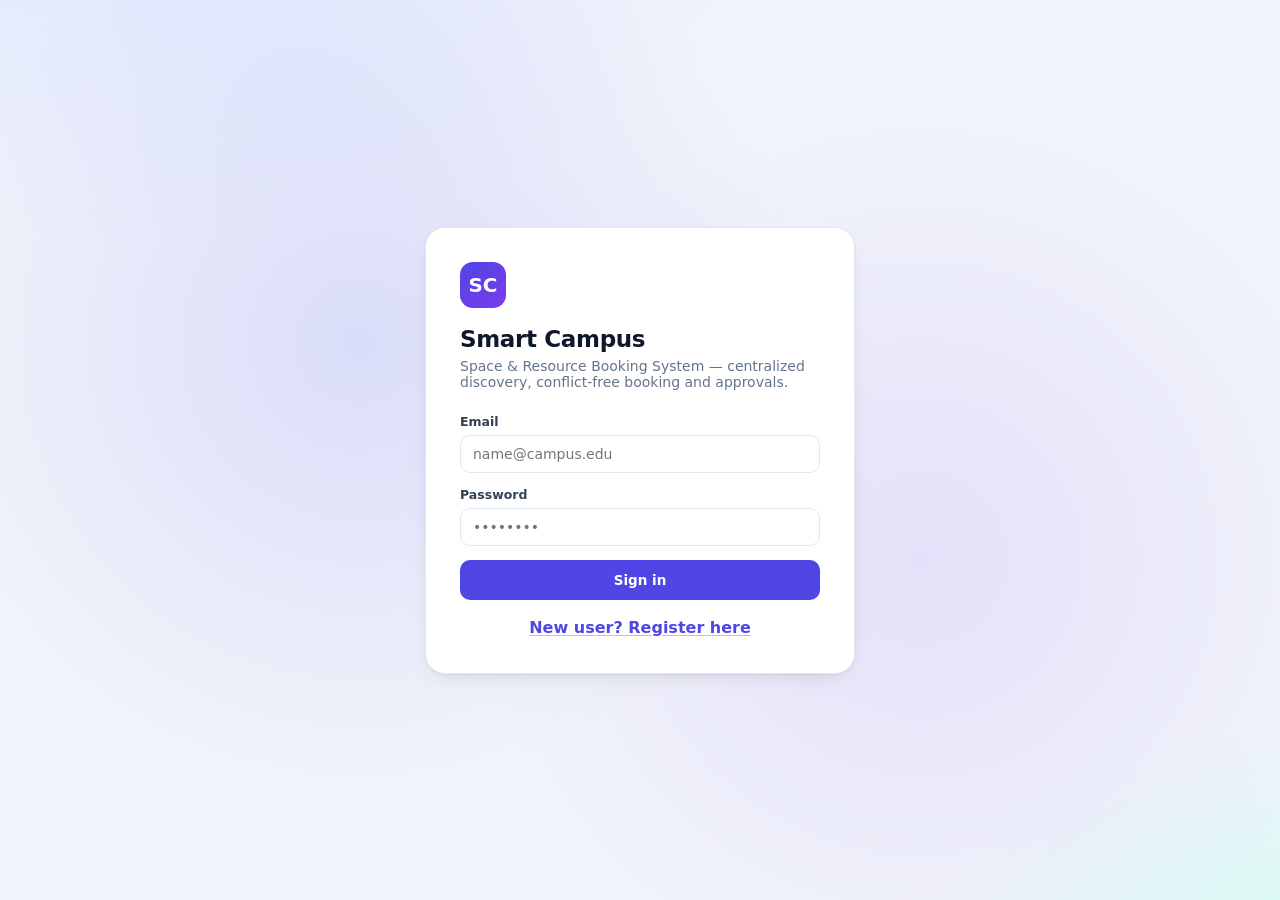
==== index.html @ 7a7ed420 "Optimize Smart Campus and prepare cloud deployment" ====
<!DOCTYPE html>
<html lang="en">
<head>
<meta charset="utf-8">
<meta name="viewport" content="width=device-width, initial-scale=1">
<meta http-equiv="Cache-Control" content="no-cache, no-store, must-revalidate">
<meta http-equiv="Pragma" content="no-cache">
<meta http-equiv="Expires" content="0">
<title>Smart Campus — Space &amp; Resource Booking</title>
<link rel="stylesheet" href="css/style.css?v=8">
</head>
<body>

<div id="errBanner" style="display:none;position:fixed;top:0;left:0;right:0;z-index:200;
  background:#b91c1c;color:#fff;padding:9px 14px;font:12px/1.45 ui-monospace,SFMono-Regular,Menlo,monospace"></div>

<div id="loginScreen" class="login-wrap">
  <div class="login-card" id="loginCard">
    <div class="logo">SC</div>
    <h1>Smart Campus</h1>
    <p class="sub">Space &amp; Resource Booking System — centralized discovery, conflict-free booking and approvals.</p>
    <div id="loginFormArea">
      <div class="field"><label for="loginEmail">Email</label>
        <input id="loginEmail" class="input" type="email" placeholder="name@campus.edu" autocomplete="username"></div>
      <div class="field"><label for="loginPass">Password</label>
        <input id="loginPass" class="input" type="password" placeholder="••••••••" autocomplete="current-password"></div>
      <button id="signInBtn" class="btn primary block" type="button" onclick="doLogin()">Sign in</button>
      <div style="text-align:center;margin-top:16px">
        <button type="button" class="link-btn" onclick="toggleAuthMode('register')">New user? Register here</button>
      </div>
    </div>

    <div id="registerFormArea" class="hidden">
      <!-- Account Type Selector -->
      <div class="field" style="margin-bottom:16px;">
        <label style="font-weight:700;color:var(--ink);margin-bottom:8px;display:block;">Select Account Type</label>
        <div class="account-selector" style="display:grid;grid-template-columns:1fr 1fr 1fr;gap:6px;background:var(--bg);padding:4px;border-radius:12px;border:1px solid var(--line);">
          <button id="typeBtnStudent" type="button" class="role-tab active" onclick="setAccountType('Student')">Student</button>
          <button id="typeBtnFaculty" type="button" class="role-tab" onclick="setAccountType('Faculty')">Faculty</button>
          <button id="typeBtnSociety" type="button" class="role-tab" onclick="setAccountType('Society')">Society</button>
        </div>
      </div>

      <!-- User Fields Group (Student & Faculty) -->
      <div id="userFieldsGroup">
        <div class="field"><label id="regNameLabel" for="regName">Full Name *</label>
          <input id="regName" class="input" type="text" placeholder="e.g. Alex Roy or Dr. Jane Smith"></div>
        <div class="field"><label id="regEmailLabel" for="regEmail">Campus Email *</label>
          <input id="regEmail" class="input" type="email" placeholder="name@campus.edu"></div>
        <div class="field"><label id="regDeptLabel" for="regDept">Department</label>
          <select id="regDept" class="input"></select></div>

        <!-- Faculty-Specific Fields -->
        <div id="facultySpecificFields" class="hidden">
          <div class="field"><label for="regEmpId">Staff / Employee ID *</label>
            <input id="regEmpId" class="input" type="text" placeholder="e.g. FAC-2026-042"></div>
          <div class="field"><label for="regDesignation">Designation (Optional)</label>
            <input id="regDesignation" class="input" type="text" placeholder="e.g. Assistant Professor, HOD"></div>
        </div>

        <div class="field"><label for="regPhone">Phone Number (Optional)</label>
          <input id="regPhone" class="input" type="tel" placeholder="+91 9876543210"></div>
        <div id="userPassField" class="field"><label for="regPass">Password (Min 8 chars) *</label>
          <input id="regPass" class="input" type="password" placeholder="••••••••"></div>
      </div>

      <!-- Society-Specific Fields Group -->
      <div id="societyFieldsGroup" class="hidden">
        <div class="field"><label for="regSocName">Society / Club Name *</label>
          <input id="regSocName" class="input" type="text" placeholder="e.g. Robotics Club, Music Society"></div>
        <div class="field"><label for="regSocDept">Department / Affiliation</label>
          <select id="regSocDept" class="input"></select></div>
        <div class="field"><label for="regSocDesc">Description / Purpose</label>
          <textarea id="regSocDesc" class="input" rows="2" placeholder="Brief mission, focus and activities..."></textarea></div>
        <div class="field"><label for="regSocYear">Established Year</label>
          <input id="regSocYear" class="input" type="number" value="2026"></div>
        <div class="field"><label for="regSocCoordinatorEmail">Coordinator Campus Email *</label>
          <input id="regSocCoordinatorEmail" class="input" type="email" placeholder="coordinator@campus.edu">
          <span class="muted" style="font-size:11.5px;display:block;margin-top:4px;">Must belong to an existing registered Student or Faculty account.</span></div>
      </div>

      <div id="regHintText" class="muted" style="font-size:12px;margin:8px 0 14px;text-align:center;line-height:1.45;">
        Instant access to search and reserve campus facilities.
      </div>

      <button id="registerBtn" class="btn primary block" type="button" onclick="handleRegistrationSubmit()">Register Student Account</button>
      <div style="text-align:center;margin-top:16px">
        <button type="button" class="link-btn" onclick="toggleAuthMode('login')">Already have an account? Sign in</button>
      </div>
    </div>
  </div>
</div>

<div id="app" class="app hidden">
  <aside class="sidebar">
    <div class="brand"><div class="mark">SC</div>
      <div><h2>Smart Campus</h2><span>Booking System</span></div></div>
    <nav id="nav"></nav>
    <div class="userbox">
      <div class="nm" id="uName"></div>
      <div class="rl" id="uRole"></div>
      <button type="button" id="signOutBtn" onclick="logout()" title="Sign out of your session">Sign out</button>
    </div>
  </aside>
  <main class="main">
    <header class="topbar">
      <div><h1 id="viewTitle">Resources</h1><div class="sub" id="viewSub"></div></div>
      <div style="display:flex;align-items:center;gap:12px">
        <button id="notifBellBtn" class="btn icon notif-bell" type="button" onclick="openNotificationsModal()" title="View notifications" style="position:relative">
          <span style="font-size:16px">🔔</span>
          <span id="notifBadge" class="badge" style="display:none;position:absolute;top:-4px;right:-4px;background:#ef4444;color:#fff;font-size:10px;font-weight:700;border-radius:10px;padding:1px 5px;line-height:1.2">0</span>
        </button>
        <div id="topActions"></div>
      </div>
    </header>
    <div id="view" class="view"></div>
  </main>
</div>

<div id="modalRoot"></div>
<div id="toast" class="toast"></div>

<!-- Modular Architecture Scripts -->
<script src="js/config.js?v=3"></script>
<script src="js/api.js?v=3"></script>
<script src="js/auth.js?v=3"></script>
<script src="js/navigation.js?v=5"></script>
<script src="js/resources.js?v=8"></script>
<script src="js/bookings.js?v=5"></script>
<script src="js/approvals.js?v=3"></script>
<script src="js/checkins.js?v=3"></script>
<script src="js/maintenance.js?v=4"></script>
<script src="js/blackouts.js?v=12"></script>
<script src="js/notifications.js?v=4"></script>
<script src="js/societies.js?v=3"></script>
<script src="js/equipment.js?v=5"></script>
<script src="js/users.js?v=3"></script>
<script src="js/timetable_admin.js?v=3"></script>
<script src="js/reports.js?v=6"></script>
<script src="js/app.js?v=3"></script>
</body>
</html>
---- css/style.css ----
:root{
    --bg:#f1f4fa; --panel:#ffffff; --ink:#0f172a; --muted:#64748b; --line:#e2e8f0;
    --primary:#4f46e5; --primary-d:#4338ca; --primary-soft:#eef2ff;
    --ok:#059669; --ok-soft:#ecfdf5; --warn:#d97706; --warn-soft:#fffbeb;
    --bad:#dc2626; --bad-soft:#fef2f2; --radius:14px;
    --shadow:0 1px 2px rgba(15,23,42,.06), 0 8px 24px -12px rgba(15,23,42,.18);
  }
  *{box-sizing:border-box}
  body{margin:0;font-family:ui-sans-serif,system-ui,-apple-system,"Segoe UI",Roboto,Inter,sans-serif;
       background:var(--bg);color:var(--ink);-webkit-font-smoothing:antialiased}
  h1,h2,h3,h4{margin:0;font-weight:650;letter-spacing:-.015em}
  .hidden{display:none !important}
  .muted{color:var(--muted);font-size:13px}
  .code{font-family:ui-monospace,SFMono-Regular,Menlo,monospace;font-size:11px;letter-spacing:.06em;
        color:var(--primary);font-weight:700;text-transform:uppercase}

  @keyframes floatY{0%,100%{transform:translateY(0)}50%{transform:translateY(-5px)}}
  @keyframes logoGlow{0%,100%{box-shadow:0 0 0 0 rgba(79,70,229,.45)}60%{box-shadow:0 0 0 10px rgba(79,70,229,0)}}
  @keyframes spin{to{transform:rotate(360deg)}}
  @keyframes shake{0%,100%{transform:translateX(0)}15%,55%{transform:translateX(-9px)}35%,75%{transform:translateX(9px)}}
  @keyframes cardOut{to{opacity:0;transform:scale(.92) translateY(-14px)}}
  @keyframes appIn{from{opacity:0;transform:translateY(14px)}to{opacity:1;transform:translateY(0)}}
  @keyframes auroraShift{0%,100%{transform:translate(0,0) scale(1);opacity:1}33%{transform:translate(3%,-2%) scale(1.05);opacity:.9}66%{transform:translate(-2%,2%) scale(1.03);opacity:.95}}
  @keyframes welcomeSlideDown{from{opacity:0;transform:translateX(-50%) translateY(-22px)}to{opacity:1;transform:translateX(-50%) translateY(0)}}
  @keyframes welcomeSlideUp{from{opacity:1;transform:translateX(-50%) translateY(0)}to{opacity:0;transform:translateX(-50%) translateY(-14px)}}

  .login-wrap{min-height:100vh;display:grid;place-items:center;padding:24px;position:relative;overflow:hidden;
    background:radial-gradient(1200px 600px at 10% -10%, #e0e7ff 0%, transparent 55%),
               radial-gradient(900px 500px at 110% 110%, #ccfbf1 0%, transparent 55%), var(--bg);}
  .login-wrap::before{content:"";position:absolute;inset:0;pointer-events:none;
    background:radial-gradient(circle at 28% 38%, rgba(99,102,241,.16) 0%, transparent 42%),
               radial-gradient(circle at 72% 62%, rgba(139,92,246,.13) 0%, transparent 42%);
    animation:auroraShift 18s ease-in-out infinite}
  .login-card{width:100%;max-width:430px;background:var(--panel);border-radius:20px;padding:34px;
    box-shadow:var(--shadow);border:1px solid var(--line);position:relative;z-index:1;transition:box-shadow .3s ease}
  .login-card.shake{animation:shake .45s cubic-bezier(.36,.07,.19,.97)}
  .login-card.exiting{animation:cardOut .34s cubic-bezier(.4,0,1,1) forwards;pointer-events:none}
  .login-card .logo{width:46px;height:46px;border-radius:13px;background:linear-gradient(135deg,var(--primary),#7c3aed);
    display:grid;place-items:center;color:#fff;font-weight:800;font-size:20px;margin-bottom:18px;
    animation:floatY 3.4s ease-in-out infinite, logoGlow 3s ease-in-out infinite}
  .login-card h1{font-size:23px}
  .login-card .sub{color:var(--muted);font-size:14px;margin:6px 0 24px}
  .field{margin-bottom:14px}
  .field label{display:block;font-size:12.5px;font-weight:600;color:#334155;margin-bottom:6px}
  .input{width:100%;padding:10px 12px;border:1px solid var(--line);border-radius:10px;font-size:14px;
    background:#fff;color:var(--ink);font-family:inherit;outline:none;transition:.15s}
  .input:focus{border-color:var(--primary);box-shadow:0 0 0 3px var(--primary-soft)}
  textarea.input{resize:vertical}
  .btn{border:1px solid transparent;border-radius:10px;padding:9px 15px;font-size:13.5px;font-weight:600;
    cursor:pointer;font-family:inherit;transition:.15s;background:#fff}
  .btn.primary{background:var(--primary);color:#fff}
  .btn.primary:hover{background:var(--primary-d)}
  .btn.ghost{border-color:var(--line);color:#334155;background:#fff}
  .btn.ghost:hover{background:#f8fafc}
  .btn.ok{background:var(--ok);color:#fff}
  .btn.bad{background:var(--bad);color:#fff}
  .btn.sm{padding:6px 11px;font-size:12.5px;border-radius:8px}
  .btn.icon{background:transparent;border:none;font-size:16px;color:var(--muted);padding:4px 8px}
  .btn.block{width:100%;padding:11px}
  .divider{display:flex;align-items:center;gap:10px;color:var(--muted);font-size:12px;margin:22px 0 14px}
  .divider::before,.divider::after{content:"";flex:1;height:1px;background:var(--line)}
  .quick{display:grid;gap:8px}
  .quick button{display:flex;justify-content:space-between;align-items:center;width:100%;text-align:left;
    background:#f8fafc;border:1px solid var(--line);border-radius:10px;padding:9px 12px;cursor:pointer;
    font-family:inherit;font-size:13px;color:#334155;transition:.15s}
  .quick button:hover{background:var(--primary-soft);border-color:#c7d2fe}
  .quick b{font-weight:600}

  #signInBtn{position:relative;transition:background .18s ease, transform .1s ease}
  #signInBtn:active{transform:scale(.98)}
  #signInBtn:disabled{cursor:default}
  #signInBtn.loading{color:transparent;pointer-events:none}
  #signInBtn.loading::after{content:"";position:absolute;top:50%;left:50%;
    width:16px;height:16px;margin:-8px 0 0 -8px;border:2px solid rgba(255,255,255,.4);
    border-top-color:#fff;border-radius:50%;animation:spin .7s linear infinite}

  .welcome-pop{position:fixed;top:22px;left:50%;transform:translateX(-50%) translateY(-22px);
    background:linear-gradient(135deg, var(--primary), #7c3aed);color:#fff;padding:13px 22px;border-radius:14px;
    box-shadow:0 20px 50px -14px rgba(79,70,229,.55), 0 0 0 1px rgba(255,255,255,.1) inset;
    z-index:150;display:flex;align-items:center;gap:12px;opacity:0;pointer-events:none;
    animation:welcomeSlideDown .55s cubic-bezier(.34,1.56,.64,1) .05s forwards;font-size:14px;font-weight:500}
  .welcome-pop .wp-mark{width:32px;height:32px;border-radius:9px;background:rgba(255,255,255,.22);
    display:grid;place-items:center;font-weight:800;font-size:13px;flex:0 0 auto}
  .welcome-pop .wp-text b{font-weight:700}
  .welcome-pop.leaving{animation:welcomeSlideUp .38s ease forwards}
  .app.entering{animation:appIn .42s cubic-bezier(.2,.9,.3,1.05)}

  .app{display:flex;min-height:100vh}
  .sidebar{width:248px;flex:0 0 248px;background:#0f172a;color:#cbd5e1;display:flex;flex-direction:column;
    padding:20px 14px;position:sticky;top:0;height:100vh}
  .brand{display:flex;gap:11px;align-items:center;padding:4px 8px 20px}
  .brand .mark{width:34px;height:34px;border-radius:10px;background:linear-gradient(135deg,var(--primary),#8b5cf6);
    display:grid;place-items:center;color:#fff;font-weight:800;font-size:15px;flex:0 0 auto}
  .brand h2{font-size:14px;color:#fff;line-height:1.25}
  .brand span{font-size:11px;color:#7c8aa5;display:block}
  nav{display:flex;flex-direction:column;gap:3px;flex:1;overflow-y:auto}
  nav button{display:flex;align-items:center;gap:10px;padding:10px 12px;border-radius:9px;border:none;
    background:transparent;color:#cbd5e1;font-size:13.5px;font-family:inherit;cursor:pointer;text-align:left;
    font-weight:500;transition:.15s}
  nav button:hover{background:#1e293b;color:#fff}
  nav button.active{background:var(--primary);color:#fff;font-weight:600}
  nav button .ico{width:17px;text-align:center;opacity:.9;font-size:14px;flex:0 0 auto}
  nav button .badge{margin-left:auto;background:#ef4444;color:#fff;font-size:10.5px;font-weight:700;
    border-radius:20px;padding:1px 7px}
  .userbox{border-top:1px solid #1e293b;padding-top:14px;margin-top:10px}
  .userbox .nm{font-size:13px;font-weight:600;color:#fff}
  .userbox .rl{font-size:11.5px;color:#7c8aa5;margin-bottom:10px}
  .userbox button{width:100%;padding:9px;border-radius:8px;border:1px solid #334155;background:transparent;
    color:#cbd5e1;font-size:12.5px;cursor:pointer;font-family:inherit;font-weight:500;transition:all .15s ease}
  .userbox button:hover{background:#1e293b;color:#fff;border-color:#475569}

  .main{flex:1;min-width:0;display:flex;flex-direction:column}
  .topbar{display:flex;align-items:center;justify-content:space-between;gap:16px;
    padding:22px 32px 16px;flex-wrap:wrap}
  .topbar h1{font-size:21px}
  .topbar .sub{color:var(--muted);font-size:13px;margin-top:3px}
  .view{padding:6px 32px 48px;flex:1}
  .table-wrap{width:100%;overflow:auto}

  .hero{background:linear-gradient(135deg,#4f46e5,#7c3aed);color:#fff;border-radius:18px;
    padding:22px 24px;display:flex;justify-content:space-between;align-items:center;gap:16px;
    flex-wrap:wrap;margin-bottom:18px;box-shadow:var(--shadow)}
  .hero h2{font-size:20px;color:#fff}
  .hero p{color:#e0e7ff;font-size:13px;margin:5px 0 0}
  .hero .code{color:#c7d2fe}
  .hero .actions{display:flex;gap:8px;flex-wrap:wrap}
  .hero .btn.ghost{background:rgba(255,255,255,.14);border-color:rgba(255,255,255,.28);color:#fff}
  .hero .btn.ghost:hover{background:rgba(255,255,255,.24)}
  .hero .btn.primary{background:#fff;color:var(--primary-d)}
  .hero .btn.primary:hover{background:#eef2ff}

  .filters{display:flex;gap:10px;flex-wrap:wrap;margin-bottom:18px}
  .filters .input{width:auto;min-width:150px}
  .filters #fq,.filters #abq,.filters #auq{flex:1;min-width:220px}
  .grid{display:grid;grid-template-columns:repeat(auto-fill,minmax(285px,1fr));gap:16px}
  .card{background:var(--panel);border:1px solid var(--line);border-radius:var(--radius);padding:16px;
    box-shadow:var(--shadow);display:flex;flex-direction:column;gap:10px;transition:.15s}
  .card:hover{transform:translateY(-1px);box-shadow:0 10px 30px -14px rgba(15,23,42,.28)}
  .card-head{display:flex;justify-content:space-between;align-items:flex-start;gap:10px}
  .card-head h3{font-size:15px;line-height:1.3;margin-top:3px}
  .meta{display:flex;flex-wrap:wrap;gap:6px}
  .tag{font-size:11.5px;color:#475569;background:#f1f5f9;border-radius:20px;padding:3px 9px;font-weight:500}
  .tag.appr{background:var(--warn-soft);color:#b45309}
  .tag.auto{background:var(--ok-soft);color:#047857}
  .card-foot{display:flex;align-items:center;justify-content:space-between;gap:10px;margin-top:auto;padding-top:6px}
  .pill{font-size:11px;font-weight:700;border-radius:20px;padding:3px 10px;white-space:nowrap}
  .pill.ok{background:var(--ok-soft);color:#047857}
  .pill.warn{background:var(--warn-soft);color:#b45309}
  .pill.bad{background:var(--bad-soft);color:#b91c1c}
  .pill.info{background:var(--primary-soft);color:var(--primary-d)}
  .empty{padding:40px;text-align:center;color:var(--muted);font-size:14px;background:#fff;
    border:1px dashed var(--line);border-radius:var(--radius)}

  .panel{background:var(--panel);border:1px solid var(--line);border-radius:var(--radius);
    box-shadow:var(--shadow);overflow:hidden}
  .panel.pad{padding:18px}
  .panel.pad h3{font-size:14px;margin-bottom:14px}
  .panel-head{padding:15px 18px;border-bottom:1px solid var(--line);display:flex;
    justify-content:space-between;align-items:center;gap:12px;flex-wrap:wrap}
  .panel-head h3{font-size:14.5px}
  table{width:100%;border-collapse:collapse;font-size:13.2px}
  th{text-align:left;font-size:11px;text-transform:uppercase;letter-spacing:.05em;color:var(--muted);
     padding:10px 18px;background:#f8fafc;border-bottom:1px solid var(--line);font-weight:700}
  td{padding:12px 18px;border-bottom:1px solid #f1f5f9;vertical-align:middle}
  tr:last-child td{border-bottom:none}
  tbody tr:hover{background:#fafbfe}
  .cell-strong{font-weight:600}
  .actions{display:flex;gap:7px;flex-wrap:wrap;align-items:center}
  .booking-list-panel{padding-bottom:10px}
  .booking-list-heading{display:flex;justify-content:space-between;align-items:center;gap:12px;
    padding:17px 20px 12px;flex-wrap:wrap}
  .booking-list-heading h2{font-size:17px}
  .booking-list-heading p{margin:3px 0 0}
  .booking-count,.inventory-count{display:inline-flex;align-items:center;border-radius:20px;
    background:var(--primary-soft);color:var(--primary-d);font-size:12px;font-weight:700;padding:5px 10px}
  .booking-toolbar{display:flex;align-items:center;gap:8px;flex-wrap:wrap;padding:0 20px 14px;
    border-bottom:1px solid var(--line)}
  .booking-toolbar .input{width:auto;min-width:132px;flex:1 1 138px}
  .booking-toolbar .booking-search{min-width:210px;flex:2 1 250px}
  .booking-toolbar input[type="date"]{flex:0 1 145px}
  .booking-grid{display:grid;grid-template-columns:repeat(auto-fit,minmax(min(100%,330px),1fr));
    gap:12px;padding:14px 18px}
  .booking-card{min-height:220px;padding:14px;gap:8px}
  .booking-card .card-head h3{display:-webkit-box;-webkit-line-clamp:2;-webkit-box-orient:vertical;overflow:hidden}
  .booking-purpose{margin:0;color:#475569;font-size:13px;line-height:1.4}
  .booking-meta{display:grid;gap:6px;color:#475569;font-size:12px}
  .booking-meta span{display:flex;gap:7px;align-items:baseline}
  .booking-meta b{color:var(--muted);font-size:10px;min-width:58px;text-transform:uppercase;letter-spacing:.04em}
  .booking-equipment,.booking-decision{font-size:11.5px;color:#475569;background:#f8fafc;
    border-radius:8px;padding:6px 8px;line-height:1.4}
  .booking-list-panel > .panel-head{padding:10px 20px}

  .inventory-tabs{display:flex;gap:6px;margin:0 0 12px;border-bottom:1px solid var(--line)}
  .inventory-tabs button{display:inline-flex;align-items:center;gap:8px;padding:9px 13px;
    border:0;border-bottom:2px solid transparent;background:transparent;color:var(--muted);
    font:inherit;font-weight:600;font-size:13px;cursor:pointer}
  .inventory-tabs button.active{border-bottom-color:var(--primary);color:var(--primary-d)}
  .inventory-tabs .inventory-count{padding:2px 7px;font-size:10px}
  .inventory-panel{padding:0 0 6px}
  .inventory-heading{display:flex;justify-content:space-between;align-items:center;gap:12px;
    padding:17px 18px 12px;flex-wrap:wrap}
  .inventory-heading h2{font-size:16px}
  .inventory-heading p{margin:3px 0 0}
  .inventory-filters{display:flex;align-items:center;gap:8px;flex-wrap:wrap;padding:0 18px 12px}
  .inventory-filters .input{width:auto;min-width:150px;flex:0 1 185px}
  .inventory-filters input[type="search"],.inventory-filters input:not([type]){flex:1 1 220px}
  .inventory-result-count{margin-left:auto;color:var(--muted);font-size:12px;white-space:nowrap}
  .inventory-table{border-top:1px solid var(--line)}
  .inventory-table table{min-width:850px}
  .inventory-table th,.inventory-table td{padding:9px 12px}
  .inventory-table .muted{display:block;max-width:220px;white-space:nowrap;overflow:hidden;text-overflow:ellipsis}
  .inventory-detail-modal,.inventory-form-modal{max-width:680px}
  .inventory-detail-grid{display:grid;grid-template-columns:repeat(2,minmax(0,1fr));gap:10px;margin-bottom:16px}
  .inventory-detail-grid>div{display:grid;gap:3px;padding:10px;border:1px solid var(--line);border-radius:9px;background:#f8fafc}
  .inventory-detail-grid span{font-size:10px;color:var(--muted);text-transform:uppercase;letter-spacing:.04em}
  .inventory-detail-grid strong{font-size:13px;font-weight:600;overflow-wrap:anywhere}
  .inventory-field-full{grid-column:1/-1}
  .inventory-form-modal .modal-body{padding-top:14px}
  .inventory-form-modal .field{margin-bottom:8px}

  .kpis{display:grid;grid-template-columns:repeat(auto-fit,minmax(150px,1fr));gap:14px;margin-bottom:18px}
  .kpi{background:#fff;border:1px solid var(--line);border-radius:var(--radius);padding:15px 17px;
    box-shadow:var(--shadow)}
  .kpi .n{font-size:24px;font-weight:700;letter-spacing:-.02em}
  .kpi .l{font-size:12px;color:var(--muted);margin-top:2px;font-weight:500}
  .split{display:grid;grid-template-columns:1fr 1fr;gap:16px;margin-bottom:16px}
  @media(max-width:960px){.split{grid-template-columns:1fr}}
  .bars{display:flex;flex-direction:column;gap:11px}
  .barrow{display:grid;grid-template-columns:130px 1fr 42px;gap:12px;align-items:center;font-size:13px}
  .bar{height:9px;background:#eef2f7;border-radius:20px;overflow:hidden}
  .bar > i{display:block;height:100%;background:linear-gradient(90deg,var(--primary),#818cf8);border-radius:20px}
  .barrow .v{text-align:right;color:var(--muted);font-size:12.5px;font-weight:600}
  .schedule{display:flex;flex-direction:column;gap:10px}
  .schedule-section{margin-bottom:16px}
  .schedule-bookings{display:flex;flex-direction:column;gap:10px}
  .schedule-booking{border:1px solid var(--line);border-radius:10px;padding:14px;background:#fbfcfe}
  .schedule-booking-head{display:flex;align-items:center;justify-content:space-between;gap:12px;flex-wrap:wrap}
  .schedule-date{font-size:12px;color:var(--muted)}
  .schedule-booking>p{margin:8px 0;font-size:13px}
  .schedule-details{display:flex;flex-direction:column;gap:6px}
  .schedule-detail{display:flex;align-items:center;gap:10px;flex-wrap:wrap;font-size:12px}
  .schedule-detail span{color:var(--muted)}
  .schedule-empty{margin:0;color:var(--muted);font-size:13px}
  .form-grid{display:grid;grid-template-columns:repeat(2,minmax(0,1fr));gap:0 16px}
  .form-grid .field{display:flex;flex-direction:column;gap:6px;font-size:12.5px;font-weight:600;color:#334155}
  .form-grid .field .muted{font-size:11px;font-weight:400}
  @media(max-width:620px){.form-grid{grid-template-columns:1fr}}
  .slot{display:grid;grid-template-columns:112px 1fr auto;gap:12px;align-items:center;padding:11px 13px;
    border:1px solid var(--line);border-radius:11px;background:#fbfcfe}
  .slot time{font-size:11.5px;font-weight:700;color:var(--primary-d);background:var(--primary-soft);
    border-radius:7px;padding:6px 8px;text-align:center;white-space:nowrap}
  .slot .t{font-weight:600;font-size:13.5px}
  .slot .s{font-size:12px;color:var(--muted);margin-top:2px}
  @media(max-width:620px){.slot{grid-template-columns:1fr;gap:7px}.slot time{justify-self:start}}
  .setting-row{display:flex;justify-content:space-between;align-items:center;gap:16px;
    padding:14px 0;border-bottom:1px solid #f1f5f9;flex-wrap:wrap}
  .setting-row:last-of-type{border-bottom:none}
  .setting-row .lbl{font-weight:600;font-size:13.5px}
  .setting-row .desc{font-size:12px;color:var(--muted);margin-top:2px;max-width:330px}
  .setting-row .ctl{min-width:190px;max-width:230px}
  .info-row{display:flex;justify-content:space-between;gap:14px;padding:9px 0;border-bottom:1px solid #f1f5f9;font-size:13px}
  .info-row:last-child{border-bottom:none}
  .info-row b{font-weight:600}

  .hourbars{display:flex;align-items:flex-end;gap:5px;height:130px;padding-top:8px}
  .hourbars div{flex:1;background:var(--primary-soft);border-radius:5px 5px 0 0;position:relative;
    min-height:3px;transition:.2s}
  .hourbars div > span{position:absolute;bottom:-19px;left:50%;transform:translateX(-50%);
    font-size:9.5px;color:var(--muted)}

  .link-btn{background:none;border:none;padding:2px 4px;margin:0;cursor:pointer;
    font-family:inherit;font-size:inherit;font-weight:600;color:var(--primary);
    border-radius:4px;text-decoration:underline;
    text-decoration-color:rgba(79,70,229,.35);text-underline-offset:2px}
  .link-btn:hover{background:var(--primary-soft);text-decoration-color:var(--primary)}
  .link-btn:focus{outline:none;box-shadow:0 0 0 3px var(--primary-soft)}

  .role-tab{background:transparent;color:var(--muted);border:1px solid transparent;border-radius:9px;font-size:13px;font-weight:600;padding:8px 6px;text-align:center;cursor:pointer;transition:all .18s ease;font-family:inherit}
  .role-tab:hover{color:var(--ink);background:rgba(255,255,255,.7)}
  .role-tab.active{background:var(--primary);color:#fff;border-color:var(--primary);box-shadow:0 1px 4px rgba(79,70,229,.28)}

  .modal-backdrop{position:fixed;inset:0;background:rgba(15,23,42,.45);backdrop-filter:blur(3px);
    display:grid;place-items:center;padding:20px;z-index:60}
  .modal{background:#fff;border-radius:18px;width:100%;max-width:490px;box-shadow:0 30px 70px -20px rgba(0,0,0,.4);
    max-height:90vh;overflow:auto}
  .modal.wide{max-width:720px}
  .modal-head{padding:20px 22px;border-bottom:1px solid var(--line);display:flex;
    justify-content:space-between;align-items:flex-start;gap:12px}
  .modal-head h2{font-size:17px;margin-top:3px}
  .modal-body{padding:20px 22px}
  .modal-body label{display:block;font-size:12.5px;font-weight:600;color:#334155;margin:14px 0 6px}
  .modal-body label:first-child{margin-top:0}
  .modal-foot{display:flex;justify-content:space-between;align-items:center;gap:12px;margin-top:20px;
    padding-top:16px;border-top:1px solid var(--line)}
  .hint{font-size:12.5px;border-radius:9px;padding:9px 12px;margin-top:14px;line-height:1.45}
  .hint.bad{background:var(--bad-soft);color:#b91c1c;border:1px solid #fecaca}
  .hint.ok{background:var(--ok-soft);color:#047857;border:1px solid #a7f3d0}
  .hint.neutral{background:#f8fafc;color:#475569;border:1px solid var(--line)}

  .notification-backdrop{display:flex;justify-content:flex-end;align-items:stretch;padding:0}
  .notification-panel{display:flex;flex-direction:column;width:min(540px,100vw);height:100%;
    background:#fff;box-shadow:-18px 0 48px rgba(15,23,42,.2);overflow:hidden}
  .notification-panel-head{display:flex;align-items:center;justify-content:space-between;gap:12px;
    padding:20px;border-bottom:1px solid var(--line)}
  .notification-panel-head h2{font-size:18px}
  .notification-panel-head p{margin:4px 0 0}
  .notification-tabs{display:flex;gap:18px;padding:0 20px;border-bottom:1px solid var(--line)}
  .notification-tabs button{padding:12px 2px;border:0;border-bottom:2px solid transparent;
    background:transparent;color:var(--muted);font:inherit;font-weight:600;font-size:13px;cursor:pointer}
  .notification-tabs button.active{color:var(--primary-d);border-bottom-color:var(--primary)}
  .notification-panel-list{flex:1;overflow:auto;padding:12px 16px}
  .notification-entry{position:relative;display:flex;width:100%;align-items:flex-start;justify-content:space-between;
    gap:14px;margin-bottom:9px;padding:13px 15px;border:1px solid var(--line);border-radius:11px;
    background:#fff;color:var(--ink);font:inherit;text-align:left}
  button.notification-entry{cursor:pointer}
  button.notification-entry:hover{border-color:#c7d2fe;background:#fafaff}
  .notification-entry.is-unread{background:#f8faff;border-color:#c7d2fe;padding-right:25px}
  .notification-entry-copy{min-width:0}
  .notification-entry-title{font-size:13px;font-weight:700;margin-bottom:4px}
  .notification-entry-message{font-size:12.5px;color:#475569;line-height:1.45;overflow-wrap:anywhere}
  .notification-entry-meta{display:flex;flex-wrap:wrap;gap:5px 12px;margin-top:8px;color:var(--muted);font-size:10.5px}
  .notification-entry-trail{display:flex;flex-direction:column;align-items:flex-end;gap:7px;flex:0 0 auto}
  .notification-entry-trail time{font-size:10px;color:var(--muted);white-space:nowrap}
  .notification-unread-dot{position:absolute;right:11px;top:17px;width:7px;height:7px;border-radius:50%;background:var(--primary)}
  .notification-empty{padding:36px 18px;text-align:center;color:var(--muted);font-size:13px}
  .notification-empty.error{color:var(--bad)}
  .notification-panel-foot{display:flex;justify-content:space-between;align-items:center;gap:10px;
    padding:13px 18px;border-top:1px solid var(--line);background:#fff}

  .history-details{display:grid;grid-template-columns:1fr 1fr;gap:10px 18px;padding:16px;
    background:#f8fafc;border:1px solid var(--line);border-radius:12px}
  .history-field.full{grid-column:1 / -1}
  .history-label{font-size:10.5px;text-transform:uppercase;letter-spacing:.06em;
    color:var(--muted);font-weight:700;margin-bottom:3px}
  .history-value{font-size:13.5px;color:var(--ink)}
  @media(max-width:560px){.history-details{grid-template-columns:1fr}}

  .timeline{position:relative;padding-left:26px}
  .timeline::before{content:"";position:absolute;left:7px;top:8px;bottom:8px;width:2px;background:var(--line)}
  .timeline-event{position:relative;padding-bottom:18px}
  .timeline-event:last-child{padding-bottom:0}
  .timeline-dot{position:absolute;left:-26px;top:5px;width:16px;height:16px;border-radius:50%;
    background:#94a3b8;border:2px solid #fff;box-shadow:0 0 0 2px var(--line)}
  .timeline-dot.dot-ok{background:var(--ok);box-shadow:0 0 0 2px #a7f3d0}
  .timeline-dot.dot-bad{background:var(--bad);box-shadow:0 0 0 2px #fecaca}
  .timeline-dot.dot-info{background:var(--primary);box-shadow:0 0 0 2px var(--primary-soft)}
  .timeline-dot.dot-neutral{background:#64748b;box-shadow:0 0 0 2px #e2e8f0}
  .timeline-content{font-size:13px}
  .timeline-head{display:flex;align-items:center;gap:8px;flex-wrap:wrap;margin-bottom:4px}
  .timeline-action{font-weight:700;font-size:12.5px;padding:2px 9px;border-radius:20px;
    background:#f1f5f9;color:#334155}
  .timeline-action.action-ok{background:var(--ok-soft);color:#047857}
  .timeline-action.action-bad{background:var(--bad-soft);color:#b91c1c}
  .timeline-action.action-info{background:var(--primary-soft);color:var(--primary-d)}
  .timeline-time{font-size:11.5px;color:var(--muted);margin-left:auto}
  @media(max-width:560px){.timeline-time{margin-left:0;width:100%}}
  .timeline-actor{color:#475569;margin-bottom:5px}
  .timeline-change{display:inline-flex;gap:6px;align-items:center;flex-wrap:wrap;
    font-family:ui-monospace,SFMono-Regular,Menlo,monospace;font-size:11.8px;
    background:#f8fafc;border:1px solid var(--line);border-radius:8px;padding:5px 9px;margin:4px 0}
  .timeline-change .from{color:#b91c1c;text-decoration:line-through;text-decoration-color:rgba(185,28,28,.4)}
  .timeline-change .arrow{color:var(--muted)}
  .timeline-change .to{color:#047857;font-weight:600}
  .timeline-remarks{font-size:12.5px;color:#475569;background:#f8fafc;border-left:3px solid var(--line);
    padding:6px 10px;border-radius:6px;margin-top:6px}
  .demo-badge{font-size:10px;font-weight:700;text-transform:uppercase;letter-spacing:.05em;
    background:var(--warn-soft);color:#b45309;border-radius:20px;padding:2px 7px}

  .toast{position:fixed;bottom:26px;left:50%;transform:translate(-50%,20px);background:#0f172a;color:#fff;
    padding:12px 20px;border-radius:11px;font-size:13.5px;font-weight:500;opacity:0;pointer-events:none;
    transition:.25s;z-index:100;box-shadow:0 12px 30px -8px rgba(0,0,0,.5);max-width:90vw}
  .toast.show{opacity:1;transform:translate(-50%,0)}
  .toast.err{background:#b91c1c}
  .toast.ok{background:#047857}
  @media(max-width:820px){
    .sidebar{position:fixed;bottom:0;top:auto;height:auto;width:100%;flex:0 0 auto;flex-direction:row;
      padding:8px;z-index:50;overflow-x:auto}
    .brand,.userbox{display:none}
    nav{flex-direction:row;gap:4px;overflow:visible}
    nav button{white-space:nowrap;font-size:12px;padding:8px 10px}
    .app{flex-direction:column}
    .view,.topbar{padding-left:16px;padding-right:16px}
    .main{padding-bottom:76px}
  }
  @media(max-width:620px){
    .view{padding-top:4px;padding-bottom:24px}
    .booking-list-heading{padding:14px 14px 10px}
    .booking-toolbar{padding:0 14px 12px}
    .booking-toolbar .input,.booking-toolbar .booking-search{min-width:calc(50% - 5px);flex:1 1 calc(50% - 5px)}
    .booking-toolbar input[type="date"]{flex:1 1 calc(50% - 5px)}
    .booking-grid{grid-template-columns:1fr;padding:12px}
    .booking-card{min-height:0}
    .inventory-heading,.inventory-filters{padding-left:12px;padding-right:12px}
    .inventory-heading>.btn{width:100%}
    .inventory-filters .input{flex:1 1 calc(50% - 5px);min-width:0}
    .inventory-result-count{width:100%;margin-left:0}
    .inventory-detail-grid{grid-template-columns:1fr}
    .notification-panel-head{padding:15px}
    .notification-panel-list{padding:10px}
    .notification-entry{flex-direction:column;gap:8px}
    .notification-entry-trail{width:100%;flex-direction:row;align-items:center;justify-content:space-between}
    .notification-panel-foot{padding:11px 12px}
  }

  .avail-block{margin-top:2px}
  .avail-block .tag{font-size:11px}
  .avail-note{font-size:11.5px;color:var(--muted);margin-top:2px;line-height:1.35}
  .mini-slots{display:flex;flex-wrap:wrap;gap:4px;margin-top:4px}
  .mini-slot{font-size:10px;font-weight:600;border-radius:5px;padding:2px 6px;white-space:nowrap}
  .mini-slot.free{background:var(--ok-soft);color:#047857}
  .mini-slot.taken{background:var(--bad-soft);color:#b91c1c;text-decoration:line-through;text-decoration-color:rgba(185,28,28,.35)}
  .mini-slot.partial{background:var(--warn-soft);color:#b45309}

  .blackout-toolbar{display:grid;grid-template-columns:minmax(210px,2fr) minmax(130px,1fr) repeat(2,minmax(135px,1fr))
      minmax(130px,1fr) max-content max-content;align-items:center;gap:8px;margin-bottom:12px;padding:12px;
    max-width:100%;overflow-x:auto;scrollbar-width:thin}
  .blackout-toolbar .input{width:100%;min-width:0;height:40px;min-height:40px}
  .blackout-toolbar .btn{white-space:nowrap}
  .blackout-toolbar .muted{margin:0;white-space:nowrap}
  .blackout-table-card{padding:0}
  .blackout-table-card .table-wrap{overflow:auto}
  .blackout-table-card table{min-width:940px}
  .blackout-table-card td{vertical-align:top}
  .blackout-table-card td .muted{max-width:260px;line-height:1.35;margin-top:3px}
  .blackout-editor-modal{display:grid;grid-template-rows:auto minmax(0,1fr) auto;width:min(1080px,calc(100vw - 32px));
    min-width:0;max-width:1080px;max-height:90vh;max-height:min(90dvh,900px);overflow:hidden;padding:0;gap:0;transform:none}
  .blackout-editor-modal:hover{transform:none}
  .blackout-editor-header{margin:0;padding:16px 22px;align-items:center;flex-wrap:nowrap}
  .blackout-editor-header h3{font-size:17px}
  .blackout-editor-header .muted{margin:4px 0 0;line-height:1.4}
  .blackout-editor-header .btn.icon{flex:0 0 auto}
  .blackout-editor-grid{display:grid;grid-template-columns:minmax(0,1.1fr) minmax(0,.9fr);gap:12px;
    min-height:0;overflow-y:auto;overflow-x:hidden;overscroll-behavior:contain;padding:14px 20px;align-items:start}
  .blackout-editor-section{min-width:0;border:1px solid var(--line);border-radius:12px;padding:16px;background:#fff}
  .blackout-editor-section h4{font-size:14px;margin-bottom:12px}
  .blackout-selection-section{display:flex;flex-direction:column;gap:7px}
  .blackout-choice-mode{display:flex;gap:7px}
  .blackout-choice-mode .btn{min-width:94px}
  #blackoutResourcePanel[hidden],#blackoutEquipmentPanel[hidden]{display:none}
  .blackout-equipment-card{margin-top:12px;padding:0}
  .blackout-equipment-heading{display:flex;align-items:center;justify-content:space-between;gap:12px;padding:15px 18px}
  .blackout-equipment-heading h3{margin:0;font-size:14px}
  .blackout-equipment-heading p{margin:3px 0 0;font-size:11.5px}
  .blackout-equipment-heading>.muted{white-space:nowrap;font-size:11.5px}
  .blackout-equipment-card .table-wrap{overflow:auto}
  .blackout-equipment-card table{min-width:940px}
  .blackout-equipment-card td{vertical-align:top}
  .blackout-equipment-card td details{margin-top:5px;font-size:11px}
  .blackout-repeat-field{grid-column:1/-1;min-width:0;margin:0;padding:10px;border:1px solid var(--line);border-radius:9px}
  .blackout-repeat-field legend{padding:0 4px;color:#334155;font-size:11.5px;font-weight:600}
  .blackout-repeat-presets{display:flex;flex-wrap:wrap;gap:6px;margin-bottom:8px}
  .blackout-weekday-options{display:flex;flex-wrap:wrap;gap:7px}
  .blackout-weekday-options label{display:flex;align-items:center;gap:4px;padding:5px 8px;border:1px solid var(--line);
    border-radius:7px;font-size:11px;cursor:pointer}
  .blackout-weekday-options input{accent-color:var(--primary);margin:0}
  .blackout-selection-help{font-size:11.5px;margin:-5px 0 2px}
  .blackout-selection-label{font-size:11.5px;font-weight:650;color:#475569}
  .blackout-category-list{display:grid;grid-template-columns:repeat(auto-fit,minmax(145px,1fr));gap:8px;
    padding:1px}
  .blackout-category-option,.blackout-resource-option{display:flex;align-items:center;gap:9px;min-width:0;
    border:1px solid var(--line);border-radius:9px;background:#fff;padding:9px 10px;font-size:12px;cursor:pointer;
    transition:background .15s,border-color .15s,box-shadow .15s}
  .blackout-category-option{min-height:48px}
  .blackout-category-option:has(input:checked),.blackout-resource-option:has(input:checked){
    border-color:#a5b4fc;background:#f5f6ff;box-shadow:0 0 0 1px rgba(79,70,229,.08)}
  .blackout-category-option .blackout-category-name{min-width:0;flex:1;font-weight:600;line-height:1.3}
  .blackout-category-option small{flex:0 0 auto;color:var(--muted);font-size:10.5px;white-space:nowrap}
  .blackout-category-option input,.blackout-resource-option input{accent-color:var(--primary);flex:0 0 auto;width:15px;height:15px;margin:0}
  .blackout-resource-controls{display:grid;gap:7px}
  .blackout-resource-search-row{display:grid;grid-template-columns:minmax(0,1.5fr) minmax(170px,.8fr);gap:7px;min-width:0}
  .blackout-resource-controls .input{min-width:0;width:100%}
  .blackout-resource-actions{display:flex;gap:7px}
  .blackout-resource-browser,.blackout-selected-details{min-width:0;border:1px solid var(--line);border-radius:8px;padding:8px 10px}
  .blackout-resource-browser>summary,.blackout-selected-details>summary{cursor:pointer;font-size:11.5px;font-weight:600;color:#334155}
  .blackout-resource-browser>summary{display:flex;align-items:center;justify-content:space-between;gap:8px}
  .blackout-resource-browser>summary .muted{font-size:10.5px;font-weight:400}
  .blackout-resource-choices{display:grid;grid-template-columns:repeat(2,minmax(0,1fr));gap:8px;padding:1px}
  .blackout-resource-browser[open] .blackout-resource-choices{margin-top:8px}
  .blackout-resource-option{align-items:flex-start;min-height:58px}
  .blackout-resource-option span{min-width:0;display:grid;gap:3px;line-height:1.3}
  .blackout-resource-option b,.blackout-resource-option small{min-width:0;overflow-wrap:anywhere}
  .blackout-resource-option b{font-size:12px}
  .blackout-resource-option small{color:var(--muted);font-size:10.5px}
  .blackout-selection-summary{display:grid;gap:8px;border-top:1px solid var(--line);margin-top:2px;
    padding:9px 0 0;background:#fff}
  .blackout-selection-summary>div:first-child{display:grid;gap:4px;font-size:12px}
  .blackout-selection-summary .muted{font-size:11px;line-height:1.4;overflow-wrap:anywhere}
  .blackout-selected-list{display:grid;grid-template-columns:repeat(2,minmax(0,1fr));gap:5px;margin-top:8px}
  .blackout-selected-chip{display:inline-flex;align-items:center;gap:5px;max-width:100%;background:var(--primary-soft);
    color:#3730a3;border-radius:18px;padding:4px 8px;font-size:11px;overflow-wrap:anywhere}
  .blackout-selected-chip button{border:0;background:transparent;color:inherit;cursor:pointer;font-size:15px;
    line-height:1;padding:0 1px;flex:0 0 auto}
  .blackout-config-section{display:grid;grid-template-columns:repeat(2,minmax(0,1fr));align-items:start;gap:10px 14px}
  .blackout-config-section>h4:first-child,.blackout-subheading,.blackout-config-section>.blackout-conflict-preview{grid-column:1/-1}
  .blackout-config-section h4{margin:0}
  .blackout-date-grid{display:grid;grid-template-columns:repeat(2,minmax(0,1fr));gap:10px}
  .blackout-date-grid label,.field-label{display:grid;gap:6px;min-width:0;color:#334155;font-size:11.5px;font-weight:600}
  .blackout-date-grid .input,.field-label .input{min-width:0;width:100%;font-size:12px}
  .blackout-subheading{margin-top:0!important}
  .required{color:var(--bad)}
  .field-label{margin:0}
  .blackout-config-section textarea.input{min-height:82px;max-height:150px;resize:vertical;line-height:1.45}
  .blackout-conflict-preview{border:1px solid var(--line);border-radius:10px;background:#f8fafc;padding:12px;margin-top:2px}
  .blackout-conflict-heading{display:grid;gap:5px}
  .blackout-conflict-heading>b{font-size:12px}
  .blackout-conflict-heading .muted{font-size:11.5px;line-height:1.4}
  .blackout-conflict-list{display:grid;gap:7px;margin-top:9px}
  .blackout-conflict{display:grid;gap:3px;background:#fff;border:1px solid #fed7aa;border-radius:8px;padding:9px 10px;font-size:12px}
  .blackout-conflict span,.blackout-conflict small{color:var(--muted);line-height:1.4;overflow-wrap:anywhere}
  .blackout-editor-actions,.blackout-modal-actions{justify-content:flex-end;align-items:center;gap:12px;
    margin:0;padding:11px 20px;border-top:1px solid var(--line);background:#fff}
  .blackout-footer-count{display:none;font-size:12px;color:#334155}
  .blackout-footer-buttons{display:flex;align-items:center;justify-content:flex-end;gap:8px}
  .blackout-details-modal{width:min(620px,calc(100vw - 28px));max-height:calc(100vh - 32px);overflow:auto;padding:20px}
  .blackout-details-modal>p{margin:12px 0}
  .blackout-details-modal .blackout-selected-list{max-height:40vh}
  .operating-hours-modal{display:grid;grid-template-rows:auto minmax(0,1fr) auto;width:min(920px,calc(100vw - 32px));
    min-width:0;max-width:920px;max-height:min(90dvh,900px);overflow:hidden;padding:0;gap:0;transform:none}
  .operating-hours-modal:hover{transform:none}
  .operating-hours-header,.operating-hours-footer{margin:0;padding:14px 20px;align-items:center}
  .operating-hours-header{flex-wrap:nowrap}
  .operating-hours-header h3{font-size:16px}
  .operating-hours-header .muted{margin:4px 0 0}
  .operating-hours-header .btn.icon{flex:0 0 auto}
  .operating-hours-body{min-height:0;overflow-y:auto;overflow-x:hidden;display:grid;gap:12px;padding:14px 20px}
  .operating-hours-section{min-width:0;border:1px solid var(--line);border-radius:11px;padding:14px}
  .operating-hours-section h4{font-size:13px;margin:0 0 10px}
  .operating-all-target,.operating-closed-exception{margin:0 0 9px}
  .operating-target-columns{display:grid;grid-template-columns:repeat(2,minmax(0,1fr));gap:14px}
  .operating-target-columns>div{display:grid;grid-template-rows:auto minmax(0,1fr);gap:7px;min-width:0}
  .operating-target-columns>div>b{font-size:11.5px;color:#475569}
  .operating-target-list{display:grid;grid-template-columns:repeat(2,minmax(0,1fr));gap:6px;max-height:140px;
    overflow-y:auto;overflow-x:hidden;padding:1px}
  .operating-target-option{display:flex;align-items:center;gap:8px;min-width:0;border:1px solid var(--line);
    border-radius:8px;padding:7px 8px;font-size:11.5px;line-height:1.35;cursor:pointer}
  .operating-target-option input{flex:0 0 auto;accent-color:var(--primary);width:15px;height:15px;margin:0}
  .operating-target-option>span{min-width:0;overflow-wrap:anywhere}
  .operating-target-option small{display:block;color:var(--muted);font-size:10px}
  .operating-resource-search{width:100%;margin-bottom:6px}
  .operating-weekdays{display:grid;grid-template-columns:repeat(4,minmax(0,1fr));gap:6px}
  .operating-days-heading{display:flex;align-items:center;justify-content:space-between;gap:10px;margin-bottom:8px}
  .operating-days-heading .muted{font-size:11px}
  .operating-time-grid,.operating-exception-grid{display:grid;grid-template-columns:repeat(2,minmax(0,1fr));gap:10px;margin-top:10px}
  .operating-time-grid label,.operating-exception-grid label,.operating-exception-reason{display:grid;gap:5px;min-width:0;
    color:#334155;font-size:11px;font-weight:600}
  .operating-time-grid .input,.operating-exception-grid .input,.operating-exception-reason .input{min-width:0;width:100%}
  .operating-help{margin:7px 0 0;font-size:11px}
  .operating-hours-save{justify-content:flex-end;margin-top:10px}
  .operating-exception-grid{margin:0 0 8px}
  .operating-exception-reason{margin-top:8px}
  .operating-exceptions-list{display:grid;gap:6px;max-height:170px;overflow-y:auto;overflow-x:hidden;margin-top:10px}
  .operating-exception-row{display:flex;align-items:center;justify-content:space-between;gap:10px;padding:8px 9px;
    border:1px solid var(--line);border-radius:8px;background:#f8fafc}
  .operating-exception-row>div{display:grid;gap:3px;min-width:0;font-size:11px}
  .operating-exception-row span,.operating-exception-row small{color:var(--muted);overflow-wrap:anywhere}
  .operating-hours-footer{justify-content:space-between;border-top:1px solid var(--line);background:#fff}
  .maintenance-conflict-review{margin-top:12px;padding:12px;border:1px solid #fed7aa;border-radius:10px;
    background:#fff7ed;color:#9a3412;font-size:12px;line-height:1.45}
  .maintenance-conflict-review p{margin:5px 0 8px}
  .maintenance-conflict-list{display:grid;gap:6px;max-height:180px;overflow:auto;margin:8px 0}
  .maintenance-conflict-list article{display:grid;gap:3px;padding:8px;background:#fff;border:1px solid #fed7aa;border-radius:8px}
  .maintenance-conflict-list span,.maintenance-conflict-list small{color:#64748b;overflow-wrap:anywhere}
  @media(max-width:900px){
    .blackout-editor-grid{grid-template-columns:minmax(0,1fr);gap:10px}
    .operating-target-columns{grid-template-columns:1fr}
    .operating-target-list{max-height:130px}
  }
  @media(max-width:560px){
    .modal-backdrop{padding:8px}
    .blackout-editor-modal{width:100%;max-height:92vh;max-height:92dvh;border-radius:14px}
    .blackout-editor-header{padding:13px 15px;gap:8px}
    .blackout-editor-header h3{font-size:15px}
    .blackout-editor-header .muted{font-size:11.5px}
    .blackout-editor-grid{gap:9px;padding:10px}
    .blackout-editor-section{padding:12px}
    .blackout-category-list,.blackout-resource-choices{grid-template-columns:1fr}
    .blackout-resource-actions .btn{flex:1}
    .blackout-config-section{grid-template-columns:1fr}
    .blackout-config-section>h4:first-child,.blackout-subheading,.blackout-config-section>.blackout-conflict-preview{grid-column:auto}
    .blackout-selected-list{grid-template-columns:1fr}
    .blackout-equipment-heading{padding:12px}
    .blackout-repeat-field{grid-column:auto}
    .blackout-weekday-options{gap:5px}
    .blackout-editor-actions{display:grid;gap:7px;padding:9px 12px calc(9px + env(safe-area-inset-bottom))}
    .blackout-footer-count{font-size:11.5px}
    .blackout-footer-buttons{width:100%;gap:6px}
    .blackout-footer-buttons .btn{flex:1;min-width:0;padding:7px 6px;font-size:11px}
    .operating-hours-modal{width:100%;max-height:94vh;max-height:94dvh;border-radius:14px}
    .operating-hours-header,.operating-hours-footer{padding:11px 13px}
    .operating-hours-header h3{font-size:14px}
    .operating-hours-header .muted{font-size:11px}
    .operating-hours-body{gap:9px;padding:10px}
    .operating-hours-section{padding:11px}
    .operating-target-list{grid-template-columns:1fr}
    .operating-weekdays{grid-template-columns:repeat(2,minmax(0,1fr))}
    .operating-days-heading{align-items:flex-start;flex-direction:column}
    .operating-hours-footer .muted{font-size:10px}
  }
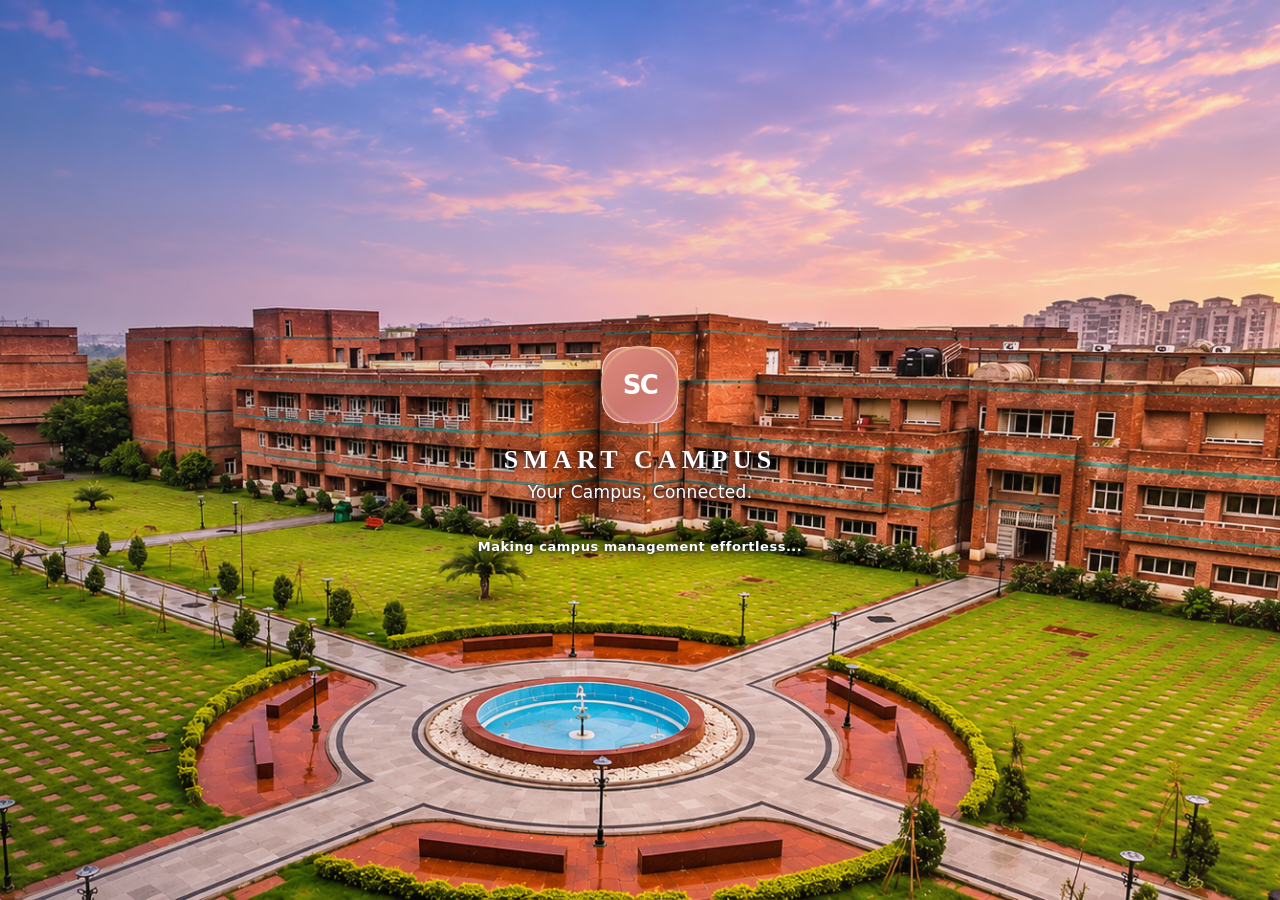
==== commit d8b36486: "Made changes to the login page and added an starting animation" ====
--- a/index.html
+++ b/index.html
@@ -6,27 +6,52 @@
 <meta http-equiv="Cache-Control" content="no-cache, no-store, must-revalidate">
 <meta http-equiv="Pragma" content="no-cache">
 <meta http-equiv="Expires" content="0">
-<title>Smart Campus — Space &amp; Resource Booking</title>
-<link rel="stylesheet" href="css/style.css?v=8">
+<title>Smart Campus — Space Resource Booking</title>
+<link rel="icon" type="image/svg+xml" href="assets/smart-campus-icon.svg?v=1">
+<link rel="stylesheet" href="css/style.css?v=28">
 </head>
 <body>
+
+<div id="introScreen" class="intro-screen" aria-label="Loading Smart Campus" role="status">
+  <div class="intro-orb intro-orb-one"></div>
+  <div class="intro-orb intro-orb-two"></div>
+  <div class="intro-content">
+    <div class="intro-logo">SC</div>
+    <h1 class="intro-title">SMART CAMPUS</h1>
+    <p class="intro-tagline">Your Campus, Connected.</p>
+    <div class="intro-loader" aria-hidden="true"><svg viewBox="0 0 48 48"><defs><linearGradient id="introRing" x1="0" y1="1" x2="1" y2="0"><stop offset="0" stop-color="#d98578"/><stop offset="1" stop-color="#e6bd91"/></linearGradient></defs><circle class="loader-track" cx="24" cy="24" r="19"></circle><circle class="loader-progress" cx="24" cy="24" r="19"></circle></svg><span></span></div>
+    <p class="intro-loading">Making campus management effortless...</p>
+  </div>
+</div>
 
 <div id="errBanner" style="display:none;position:fixed;top:0;left:0;right:0;z-index:200;
   background:#b91c1c;color:#fff;padding:9px 14px;font:12px/1.45 ui-monospace,SFMono-Regular,Menlo,monospace"></div>
 
-<div id="loginScreen" class="login-wrap">
+<div id="loginScreen" class="login-wrap auth-boot-pending">
+  <section class="login-story" aria-label="Smart Campus resources">
+    <div class="story-brand">SMART CAMPUS</div>
+    <h2>Manage Campus<br>Resources <span>Effortlessly</span></h2>
+    <p>Book spaces, labs, sports facilities and equipment — all in one place.</p>
+    <div class="story-categories" aria-label="Campus resource categories">
+      <div class="story-category"><span class="story-icon"><svg viewBox="0 0 32 32" aria-hidden="true"><path d="M4 26h24M7 26V10l9-5 9 5v16M12 26v-8h8v8M11 12h.1M21 12h.1"/><path d="M3 10h26"/></svg></span><span>Spaces</span></div>
+      <div class="story-category"><span class="story-icon"><svg viewBox="0 0 32 32" aria-hidden="true"><path d="M12 4h8M14 4v9L7 25a2 2 0 0 0 2 3h14a2 2 0 0 0 2-3l-7-12V4M11 21h10M14 17h4"/></svg></span><span>Labs</span></div>
+      <div class="story-category"><span class="story-icon"><svg viewBox="0 0 32 32" aria-hidden="true"><circle cx="16" cy="16" r="12"/><path d="M4 16h24M16 4c4 5 4 19 0 24M16 4c-4 5-4 19 0 24M8 8c4 3 12 3 16 0M8 24c4-3 12-3 16 0"/></svg></span><span>Sports</span></div>
+      <div class="story-category"><span class="story-icon"><svg viewBox="0 0 32 32" aria-hidden="true"><rect x="5" y="6" width="22" height="16" rx="2"/><path d="M3 27h26l-2-4H5l-2 4ZM12 26h8"/></svg></span><span>Equipment</span></div>
+    </div>
+  </section>
   <div class="login-card" id="loginCard">
-    <div class="logo">SC</div>
-    <h1>Smart Campus</h1>
-    <p class="sub">Space &amp; Resource Booking System — centralized discovery, conflict-free booking and approvals.</p>
+    <div class="auth-brand"><div class="logo">SC</div><span>SMART CAMPUS</span></div>
+    <div class="auth-heading"><h1 id="authHeading">Welcome Back</h1>
+    <p class="sub" id="authSubtitle">Log in to your account and seamlessly continue managing your campus resources.</p></div>
     <div id="loginFormArea">
-      <div class="field"><label for="loginEmail">Email</label>
-        <input id="loginEmail" class="input" type="email" placeholder="name@campus.edu" autocomplete="username"></div>
-      <div class="field"><label for="loginPass">Password</label>
-        <input id="loginPass" class="input" type="password" placeholder="••••••••" autocomplete="current-password"></div>
-      <button id="signInBtn" class="btn primary block" type="button" onclick="doLogin()">Sign in</button>
-      <div style="text-align:center;margin-top:16px">
-        <button type="button" class="link-btn" onclick="toggleAuthMode('register')">New user? Register here</button>
+      <div class="field auth-field"><label for="loginEmail">Email address</label>
+        <div class="auth-input-wrap"><svg viewBox="0 0 24 24" aria-hidden="true"><path d="M4 6.5h16v11H4zM4.5 7l7.5 6 7.5-6"/></svg><input id="loginEmail" class="input" type="email" placeholder="Enter your email address" autocomplete="username"></div></div>
+      <div class="field auth-field"><label for="loginPass">Password</label>
+        <div class="auth-input-wrap"><svg viewBox="0 0 24 24" aria-hidden="true"><rect x="5" y="10" width="14" height="10" rx="2"/><path d="M8 10V7a4 4 0 0 1 8 0v3"/></svg><input id="loginPass" class="input" type="password" placeholder="Enter your password" autocomplete="current-password"><button class="password-toggle" type="button" aria-label="Show password" aria-pressed="false" onclick="togglePasswordVisibility()"><svg viewBox="0 0 24 24" aria-hidden="true"><path d="M2.5 12s3.3-6 9.5-6 9.5 6 9.5 6-3.3 6-9.5 6-9.5-6-9.5-6Z"/><circle cx="12" cy="12" r="2.5"/></svg></button></div></div>
+      <button id="signInBtn" class="btn primary block" type="button" onclick="doLogin()"><span class="button-label">Sign in to your account</span><span class="button-spinner" aria-hidden="true"></span><span class="button-arrow" aria-hidden="true">→</span></button>
+      <div class="auth-register-prompt">
+        <span>Don’t have an account?</span>
+        <button type="button" class="link-btn" onclick="toggleAuthMode('register')">Sign up</button>
       </div>
     </div>
 
@@ -92,6 +117,23 @@
 </div>
 
 <div id="app" class="app hidden">
+  <svg class="dashboard-botanical" viewBox="0 0 1680 960" preserveAspectRatio="xMidYMid slice" aria-hidden="true" focusable="false">
+    <defs><linearGradient id="dashboardIvy" x1="0" y1="0" x2="1" y2="1"><stop stop-color="#c9d8bd"/><stop offset="1" stop-color="#829873"/></linearGradient></defs>
+    <g class="dashboard-leaves branch-upper">
+      <path class="branch-stem" d="M1710 5c-105 74-177 136-237 248"/>
+      <path class="branch-stem fine" d="M1586 99c-37-2-65 10-86 35m39 24c-34 5-56 23-67 51m62-79c3-34-8-60-34-79m-58 177c-33-7-61 0-85 23"/>
+      <path class="branch-leaf" d="M1500 137c-4-24 8-44 29-54 10 22 5 44-15 58 24-3 43 7 51 28-23 8-46 0-57-21l-11 2Z"/>
+      <path class="branch-leaf pale" d="M1474 219c1-24 16-41 39-46 5 24-5 44-27 54 24 3 39 17 41 39-24 3-45-10-51-33l-12-1Z"/>
+      <path class="branch-leaf" d="M1535 78c12-21 35-30 57-22-6 24-22 39-46 41 21 11 31 31 23 53-23-6-38-25-36-49l-10-6Z"/>
+    </g>
+    <g class="dashboard-leaves branch-lower">
+      <path class="branch-stem" d="M-24 970c74-82 113-150 100-232S22 613 42 532"/>
+      <path class="branch-stem fine" d="M51 880c34-4 62 5 86 28m-71-96c32-9 54-27 69-54m-90-20c26-20 39-45 42-75"/>
+      <path class="branch-leaf" d="M138 914c2-25-11-45-34-53-8 24-1 45 21 57-25-2-43 9-49 31 24 6 46-3 55-25l11 1Z"/>
+      <path class="branch-leaf pale" d="M135 784c-4-24-21-39-45-41-3 24 8 43 31 51-24 5-38 21-37 44 24 0 43-14 47-37l12-2Z"/>
+      <path class="branch-leaf" d="M83 679c-12-20-35-27-57-18 7 23 24 37 48 37-21 12-29 32-20 53 22-7 35-27 31-50l10-7Z"/>
+    </g>
+  </svg>
   <aside class="sidebar">
     <div class="brand"><div class="mark">SC</div>
       <div><h2>Smart Campus</h2><span>Booking System</span></div></div>
@@ -121,8 +163,8 @@
 <div id="toast" class="toast"></div>
 
 <!-- Modular Architecture Scripts -->
-<script src="js/config.js?v=3"></script>
-<script src="js/api.js?v=3"></script>
+<script src="js/config.js?v=15"></script>
+<script src="js/api.js?v=15"></script>
 <script src="js/auth.js?v=3"></script>
 <script src="js/navigation.js?v=5"></script>
 <script src="js/resources.js?v=8"></script>
@@ -130,13 +172,13 @@
 <script src="js/approvals.js?v=3"></script>
 <script src="js/checkins.js?v=3"></script>
 <script src="js/maintenance.js?v=4"></script>
-<script src="js/blackouts.js?v=12"></script>
+<script src="js/blackouts.js?v=15"></script>
 <script src="js/notifications.js?v=4"></script>
 <script src="js/societies.js?v=3"></script>
 <script src="js/equipment.js?v=5"></script>
 <script src="js/users.js?v=3"></script>
 <script src="js/timetable_admin.js?v=3"></script>
 <script src="js/reports.js?v=6"></script>
-<script src="js/app.js?v=3"></script>
+<script src="js/app.js?v=4"></script>
 </body>
 </html>
--- a/css/style.css
+++ b/css/style.css
@@ -596,3 +596,393 @@
     .operating-days-heading{align-items:flex-start;flex-direction:column}
     .operating-hours-footer .muted{font-size:10px}
   }
+
+/* Authentication experience: isolated from the signed-in application UI. */
+:root{--auth-night:#080b14;--auth-blue:#4f8cff;--auth-violet:#7665ff;--auth-muted:#a4afc7;--auth-border:rgba(194,210,255,.16);--auth-transition:180ms ease}
+.intro-screen{position:fixed;inset:0;z-index:300;display:grid;place-items:center;overflow:hidden;background:radial-gradient(ellipse at 50% 48%,rgba(255,255,255,.8),transparent 32%),radial-gradient(ellipse at 18% 82%,rgba(110,145,255,.52),transparent 42%),radial-gradient(ellipse at 84% 18%,rgba(170,147,255,.55),transparent 40%),linear-gradient(135deg,#e9edff,#dce5ff 52%,#eeeaff);animation:intro-bg-in .55s ease both;transition:opacity .48s ease,visibility .48s ease}
+.intro-screen::before,.intro-screen::after{content:"";position:absolute;border-radius:50%;filter:blur(55px);pointer-events:none;animation:intro-drift 8s ease-in-out infinite alternate}
+.intro-screen::before{width:36vw;height:36vw;min-width:260px;min-height:260px;left:-12vw;bottom:-20vw;background:rgba(91,128,255,.24)}
+.intro-screen::after{width:34vw;height:34vw;min-width:250px;min-height:250px;right:-12vw;top:-18vw;background:rgba(135,102,255,.22);animation-delay:-3s}
+.intro-orb{position:absolute;border-radius:50%;pointer-events:none}.intro-orb-one{width:260px;height:260px;left:calc(50% - 130px);top:calc(50% - 175px);background:rgba(255,255,255,.32);filter:blur(45px)}.intro-orb-two{width:320px;height:220px;left:calc(50% - 160px);top:calc(50% + 50px);background:rgba(79,107,255,.13);filter:blur(55px)}
+.intro-content{position:relative;z-index:1;display:flex;align-items:center;flex-direction:column;text-align:center;padding:24px}
+.intro-logo{width:76px;height:76px;display:grid;place-items:center;border-radius:23px;color:#fff;font-size:26px;font-weight:800;letter-spacing:-.06em;background:linear-gradient(145deg,#496dff,#7660ed 62%,#9e71ff);box-shadow:0 16px 44px rgba(75,91,235,.3),0 0 0 1px rgba(255,255,255,.42) inset;opacity:0;animation:intro-logo-in .55s cubic-bezier(.2,.8,.2,1) .38s forwards,intro-logo-glow 2.4s ease-in-out 1s infinite alternate}
+.intro-title{margin-top:22px;color:#20264c;font-size:clamp(29px,4vw,40px);font-weight:750;letter-spacing:-.045em;opacity:0;animation:intro-text-in .58s ease .9s forwards}.intro-tagline{margin:7px 0 25px;color:#59658e;font-size:15px;letter-spacing:.015em;opacity:0;animation:intro-text-in .55s ease 1.12s forwards}
+.intro-loader{position:relative;width:42px;height:42px;opacity:0;transform:scale(.7);animation:intro-loader-in .5s ease 1.5s forwards,intro-loader-glow 2s ease-in-out 2s infinite alternate}.intro-loader svg{width:100%;height:100%;overflow:visible;animation:intro-spin 1.25s linear infinite}.intro-loader circle{fill:none;stroke-width:2.6}.intro-loader .loader-track{stroke:rgba(82,105,194,.16)}.intro-loader .loader-progress{stroke:url(#introRing);stroke-linecap:round;stroke-dasharray:73 120;filter:drop-shadow(0 0 4px rgba(82,103,255,.5))}.intro-loader span{position:absolute;width:6px;height:6px;right:2px;top:8px;border-radius:50%;background:#7f62ff;box-shadow:0 0 10px 3px rgba(104,99,255,.46)}.intro-loading{margin:12px 0 0;color:#707ba0;font-size:12px;letter-spacing:.05em;opacity:0;animation:intro-text-in .5s ease 1.7s forwards}.intro-screen.intro-leaving{opacity:0;visibility:hidden;pointer-events:none}.auth-boot-pending{visibility:hidden!important}
+.login-wrap{min-height:100svh;display:grid;place-items:center;padding:32px 20px;overflow:auto;isolation:isolate;background:radial-gradient(ellipse at 4% 88%,rgba(34,76,164,.38),transparent 38%),radial-gradient(ellipse at 93% 95%,rgba(55,64,158,.32),transparent 36%),radial-gradient(ellipse at 52% 48%,rgba(42,67,139,.22),transparent 46%),linear-gradient(135deg,#08090d 0%,#0b1224 52%,#10162a 100%)}
+.login-wrap::before{content:"";position:fixed;inset:-18%;z-index:-1;pointer-events:none;background:radial-gradient(ellipse at 30% 78%,rgba(35,102,221,.13),transparent 34%),radial-gradient(ellipse at 76% 30%,rgba(104,74,228,.13),transparent 32%);filter:blur(18px);animation:auth-ambient 14s ease-in-out infinite alternate}
+.login-card{width:min(100%,590px);padding:38px 52px 34px;border:1px solid var(--auth-border);border-radius:26px;background:linear-gradient(145deg,rgba(25,34,57,.83),rgba(13,19,34,.78));box-shadow:0 28px 100px rgba(0,0,0,.48),0 0 90px rgba(61,102,220,.18),inset 0 1px rgba(255,255,255,.055);backdrop-filter:blur(24px);-webkit-backdrop-filter:blur(24px);color:#f5f7ff;animation:auth-card-in .62s cubic-bezier(.2,.8,.2,1) both}
+.login-card .auth-brand{display:flex;align-items:center;justify-content:center;gap:10px;margin-bottom:24px;color:#aebbe0;font-size:10px;font-weight:750;letter-spacing:.19em}.login-card .logo{width:34px;height:34px;margin:0;border-radius:11px;background:linear-gradient(140deg,#438dff,#655ef3 65%,#9364f7);display:grid;place-items:center;color:white;font-size:13px;font-weight:800;box-shadow:0 6px 20px rgba(70,102,255,.3)}.login-card .auth-heading{text-align:center;margin-bottom:28px}.login-card h1{color:#f7f8ff;font-size:clamp(27px,4vw,34px);font-weight:700;letter-spacing:-.04em}.login-card .sub{max-width:420px;margin:10px auto 0;color:var(--auth-muted);font-size:14px;line-height:1.65}
+.login-card .field{margin-bottom:18px}.login-card .field label{margin:0 0 8px 3px;color:#c6cee1;font-size:12px;font-weight:600;letter-spacing:.025em}.login-card .auth-input-wrap{position:relative;display:flex;align-items:center}.login-card .auth-input-wrap>svg{position:absolute;left:16px;width:18px;height:18px;fill:none;stroke:#8292b8;stroke-width:1.6;stroke-linecap:round;stroke-linejoin:round;pointer-events:none;z-index:1}.login-card .input{width:100%;min-height:54px;padding:13px 48px;border:1px solid rgba(190,205,241,.15);border-radius:999px;outline:none;background:rgba(5,10,21,.38);color:#f5f7ff;font:inherit;font-size:14px;transition:border-color var(--auth-transition),box-shadow var(--auth-transition),background var(--auth-transition)}.login-card .input::placeholder{color:#77839e}.login-card .input:hover{border-color:rgba(155,177,234,.3)}.login-card .input:focus{border-color:rgba(82,139,255,.86);background:rgba(8,15,32,.62);box-shadow:0 0 0 3px rgba(69,127,255,.14),0 0 22px rgba(54,112,255,.1)}
+.login-card .password-toggle{position:absolute;right:9px;top:50%;transform:translateY(-50%);width:38px;height:38px;display:grid;place-items:center;border:0;border-radius:50%;background:transparent;color:#92a0be;cursor:pointer;transition:color var(--auth-transition),background var(--auth-transition)}.login-card .password-toggle:hover{color:white;background:rgba(255,255,255,.08)}.login-card .password-toggle svg{width:18px;height:18px;fill:none;stroke:currentColor;stroke-width:1.6;stroke-linecap:round;stroke-linejoin:round}
+#signInBtn{position:relative;display:flex;align-items:center;justify-content:center;min-height:54px;margin-top:24px;padding:12px 50px;border:1px solid rgba(255,255,255,.16);border-radius:999px;background:linear-gradient(100deg,#3478f6,#4e65f2 56%,#7656e9);color:#fff;font-size:14px;font-weight:700;letter-spacing:.01em;box-shadow:0 12px 30px rgba(44,91,227,.29),inset 0 1px rgba(255,255,255,.2);transition:transform var(--auth-transition),box-shadow var(--auth-transition),filter var(--auth-transition)}#signInBtn:hover{transform:translateY(-2px);filter:brightness(1.08);box-shadow:0 16px 36px rgba(44,91,227,.39),inset 0 1px rgba(255,255,255,.22)}#signInBtn:active{transform:translateY(0) scale(.99)}#signInBtn:disabled{cursor:wait;opacity:.82}#signInBtn.loading .button-label{opacity:.78}#signInBtn.loading .button-arrow{display:none}.button-arrow{position:absolute;right:20px;font-size:19px;font-weight:400;transition:transform var(--auth-transition)}#signInBtn:hover .button-arrow{transform:translateX(3px)}.button-spinner{display:none;width:17px;height:17px;margin-left:10px;border:2px solid rgba(255,255,255,.34);border-top-color:#fff;border-radius:50%;animation:spin .7s linear infinite}#signInBtn.loading .button-spinner{display:block}
+.auth-register-prompt{display:flex;justify-content:center;align-items:center;gap:5px;margin-top:25px;color:#9eaac4;font-size:13px}.login-card .link-btn{padding:4px;color:#71a5ff;font:inherit;font-size:13px;font-weight:650;text-decoration:none;transition:color var(--auth-transition),text-shadow var(--auth-transition)}.login-card .link-btn:hover{color:#a6c7ff;text-shadow:0 0 16px rgba(93,145,255,.5);background:transparent}#registerFormArea{margin-top:4px}#registerFormArea .field{margin-bottom:12px}#registerFormArea .input{border-radius:13px;min-height:45px;padding:10px 13px}#registerFormArea select.input{color-scheme:dark}#registerFormArea textarea.input{border-radius:13px}#registerFormArea .role-tab{border:0;border-radius:9px;background:transparent;color:#a9b5ce;font-weight:600;padding:9px;cursor:pointer;transition:background var(--auth-transition),color var(--auth-transition)}#registerFormArea .role-tab.active{background:linear-gradient(110deg,#3478f6,#695ce9);color:white;box-shadow:0 4px 13px rgba(54,91,221,.3)}#registerFormArea .muted{color:#9daac4!important}#registerBtn{border-radius:999px;min-height:48px}#errBanner{font-family:inherit!important;backdrop-filter:blur(12px)}
+@keyframes intro-bg-in{from{opacity:0}to{opacity:1}}@keyframes intro-logo-in{from{opacity:0;transform:scale(.72)}to{opacity:1;transform:scale(1)}}@keyframes intro-logo-glow{from{box-shadow:0 16px 40px rgba(75,91,235,.25),0 0 0 0 rgba(94,117,255,.2)}to{box-shadow:0 18px 46px rgba(75,91,235,.38),0 0 30px 3px rgba(94,117,255,.18)}}@keyframes intro-text-in{from{opacity:0;transform:translateY(10px)}to{opacity:1;transform:translateY(0)}}@keyframes intro-loader-in{to{opacity:1;transform:scale(1)}}@keyframes intro-loader-glow{from{filter:drop-shadow(0 0 2px rgba(92,106,255,.22))}to{filter:drop-shadow(0 0 11px rgba(92,106,255,.52))}}@keyframes intro-spin{to{transform:rotate(360deg)}}@keyframes intro-drift{to{transform:translate(22px,-18px) scale(1.08)}}@keyframes auth-ambient{to{transform:translate3d(1.4%,-1%,0) scale(1.04);opacity:.8}}@keyframes auth-card-in{from{opacity:0;transform:translateY(19px) scale(.985)}to{opacity:1;transform:translateY(0) scale(1)}}
+@media(max-width:620px){.login-wrap{min-height:100svh;padding:18px 13px;align-items:start}.login-card{margin:auto 0;padding:29px 22px 25px;border-radius:22px}.login-card .auth-brand{margin-bottom:20px}.login-card .auth-heading{margin-bottom:22px}.login-card h1{font-size:28px}.login-card .sub{font-size:13px;line-height:1.55}.login-card .input,#signInBtn{min-height:52px}}
+@media(max-height:700px) and (min-width:621px){.login-wrap{align-items:start}.login-card{margin:12px 0;padding-top:27px;padding-bottom:24px}.login-card .auth-brand{margin-bottom:15px}.login-card .auth-heading{margin-bottom:18px}.login-card .field{margin-bottom:12px}}
+@media(prefers-reduced-motion:reduce){.intro-screen,.intro-screen::before,.intro-screen::after,.intro-logo,.intro-title,.intro-tagline,.intro-loader,.intro-loader svg,.intro-loading,.login-card,.login-wrap::before{animation-duration:.01ms!important;animation-delay:0ms!important;animation-iteration-count:1!important}.intro-screen,.login-card,#signInBtn,.login-card .input{transition-duration:.01ms!important}}
+/* Keep the intro in the same dark blue environment as the sign-in screen. */
+.intro-screen{background:radial-gradient(ellipse at 4% 88%,rgba(34,76,164,.38),transparent 38%),radial-gradient(ellipse at 93% 95%,rgba(55,64,158,.32),transparent 36%),radial-gradient(ellipse at 52% 48%,rgba(42,67,139,.22),transparent 46%),linear-gradient(135deg,#08090d 0%,#0b1224 52%,#10162a 100%)}
+.intro-orb-one{background:rgba(58,108,228,.17)}
+.intro-title{color:#f3f6ff}.intro-tagline{color:#aab8db}.intro-loader .loader-track{stroke:rgba(150,178,255,.16)}.intro-loader .loader-progress{filter:drop-shadow(0 0 5px rgba(82,125,255,.7))}.intro-loader span{background:#9a81ff;box-shadow:0 0 10px 3px rgba(104,126,255,.65)}.intro-loading{color:#8f9dbd}
+@property --auth-border-angle{syntax:'<angle>';initial-value:0deg;inherits:false}
+.login-card{--auth-border-angle:0deg;position:relative;isolation:isolate}
+.login-card::before{content:"";position:absolute;inset:-1px;z-index:0;padding:1.5px;border-radius:inherit;pointer-events:none;background:conic-gradient(from var(--auth-border-angle),transparent 0deg,rgba(69,128,255,.12) 35deg,rgba(65,157,255,.95) 68deg,rgba(132,91,255,.9) 98deg,rgba(96,105,255,.12) 130deg,transparent 165deg,transparent 360deg);-webkit-mask:linear-gradient(#fff 0 0) content-box,linear-gradient(#fff 0 0);-webkit-mask-composite:xor;mask-composite:exclude;filter:drop-shadow(0 0 5px rgba(72,125,255,.4));animation:auth-border-orbit 7s linear infinite}
+.login-card>*{position:relative;z-index:1}
+@keyframes auth-border-orbit{to{--auth-border-angle:360deg}}
+@media(prefers-reduced-motion:reduce){.login-card::before{animation:none}}
+
+/* Soft Pastel Editorial authentication identity. */
+#introScreen{background:radial-gradient(ellipse at 18% 80%,rgba(249,223,210,.7),transparent 42%),radial-gradient(ellipse at 82% 15%,rgba(232,225,243,.7),transparent 40%),radial-gradient(ellipse at 75% 78%,rgba(220,232,217,.48),transparent 35%),linear-gradient(135deg,#fff8f1,#fffdf9 54%,#fbf3ee)}
+#introScreen::before,#introScreen::after{width:76vw;height:60vh;min-width:440px;min-height:320px;filter:blur(34px);opacity:.74;animation:curtain-drift 17s ease-in-out infinite alternate}
+#introScreen::before{left:-15vw;bottom:-28vh;top:auto;border-radius:64% 36% 54% 46% / 48% 58% 42% 52%;background:linear-gradient(125deg,rgba(249,223,210,.75),rgba(241,220,230,.44) 52%,rgba(255,248,241,0))}
+#introScreen::after{right:-20vw;top:-26vh;left:auto;border-radius:38% 62% 47% 53% / 57% 42% 58% 43%;background:linear-gradient(145deg,rgba(232,225,243,.68),rgba(220,232,217,.36) 54%,rgba(255,253,249,0));animation-delay:-8s}
+#introScreen .intro-orb{display:none}
+#introScreen .intro-logo{background:linear-gradient(145deg,#c77f73,#b5756c 58%,#d7aa91);box-shadow:0 15px 38px rgba(169,110,101,.22),0 0 0 1px rgba(255,255,255,.7) inset;animation:intro-logo-in .55s cubic-bezier(.2,.8,.2,1) .38s forwards,pastel-logo-glow 2.7s ease-in-out 1s infinite alternate}
+#introScreen .intro-title{color:#493d3b;font-family:"Iowan Old Style","Palatino Linotype","Book Antiqua",Georgia,serif;font-size:clamp(18px,2vw,21px);font-weight:700;letter-spacing:.18em}
+#introScreen .intro-tagline{color:#887b78}
+#introScreen .intro-loader{position:absolute;top:14px;width:96px;height:96px;opacity:0;transform:scale(.88);animation:intro-loader-in .45s ease 1.15s forwards,pastel-loader-glow 2.4s ease-in-out 1.65s infinite alternate}
+#introScreen .intro-loader svg{animation:none;overflow:visible}
+#introScreen .intro-loader circle{stroke-width:1.15}
+#introScreen .intro-loader .loader-track{stroke:rgba(169,110,101,.16)}
+#introScreen .intro-loader .loader-progress{stroke:url(#introRing);stroke-dasharray:119;stroke-dashoffset:119;stroke-linecap:round;filter:drop-shadow(0 2px 4px rgba(169,110,101,.22));animation:pastel-ring-fill 1.85s cubic-bezier(.35,.05,.2,1) 1s forwards}
+#introScreen .intro-loader span{width:5px;height:5px;right:8px;top:13px;background:#c77f73;box-shadow:0 0 7px 2px rgba(199,127,115,.35)}
+#introScreen .intro-loading{color:#a69a96;font-size:11px;letter-spacing:.04em}
+#loginScreen.login-wrap{--panel:rgba(255,253,249,.68);--ink:#493d3b;--muted:#887b78;--line:rgba(169,110,101,.16);--primary:#a96e65;--primary-d:#965b53;--primary-soft:rgba(199,127,115,.12);--ok:#56836b;--ok-soft:rgba(106,151,119,.12);--warn:#a87545;--warn-soft:rgba(222,184,130,.17);--bad:#b45e59;--bad-soft:rgba(180,94,89,.12);--shadow:0 24px 70px rgba(105,72,64,.11),0 6px 20px rgba(143,103,86,.07);color-scheme:light;min-height:100svh;padding:32px 20px;overflow:auto;isolation:isolate;background:radial-gradient(ellipse at 9% 87%,rgba(249,223,210,.72),transparent 39%),radial-gradient(ellipse at 92% 12%,rgba(232,225,243,.66),transparent 36%),radial-gradient(ellipse at 74% 91%,rgba(220,232,217,.46),transparent 36%),linear-gradient(135deg,#fff8f1 0%,#fffdf9 52%,#fbf4ef 100%)}
+#loginScreen.login-wrap::before,#loginScreen.login-wrap::after{content:"";position:fixed;inset:auto;z-index:-1;display:block;pointer-events:none;filter:blur(38px);opacity:.62;will-change:transform}
+#loginScreen.login-wrap::before{width:70vw;height:58vh;left:-18vw;bottom:-28vh;border-radius:64% 36% 54% 46% / 48% 58% 42% 52%;background:linear-gradient(120deg,rgba(249,223,210,.76),rgba(241,220,230,.42) 55%,transparent);animation:curtain-drift 19s ease-in-out infinite alternate}
+#loginScreen.login-wrap::after{width:64vw;height:56vh;right:-20vw;top:-30vh;border-radius:38% 62% 47% 53% / 57% 42% 58% 43%;background:linear-gradient(145deg,rgba(232,225,243,.72),rgba(220,232,217,.38) 58%,transparent);animation:curtain-drift 23s ease-in-out -7s infinite alternate-reverse}
+#loginScreen .login-card{width:min(100%,520px);padding:40px 46px 35px;border:1px solid rgba(255,255,255,.88);border-radius:27px;background:linear-gradient(145deg,rgba(255,253,249,.8),rgba(255,249,244,.68));box-shadow:0 28px 78px rgba(115,76,64,.13),0 7px 24px rgba(168,121,104,.08),inset 0 1px rgba(255,255,255,.95);backdrop-filter:blur(24px);-webkit-backdrop-filter:blur(24px);color:#493d3b;animation:auth-card-in .68s cubic-bezier(.2,.8,.2,1) both}
+#loginScreen .login-card.shake{animation:shake .45s cubic-bezier(.36,.07,.19,.97)}
+#loginScreen .login-card.exiting{animation:cardOut .34s cubic-bezier(.4,0,1,1) forwards;pointer-events:none}
+#loginScreen .login-card::before{display:block;content:"";position:absolute;inset:-1px;z-index:0;padding:1.5px;border-radius:inherit;pointer-events:none;background:conic-gradient(from var(--auth-border-angle),transparent 0deg,rgba(199,127,115,.1) 48deg,rgba(199,127,115,.92) 78deg,rgba(231,190,151,.98) 96deg,rgba(169,110,101,.72) 112deg,rgba(199,127,115,.08) 146deg,transparent 180deg,transparent 360deg);-webkit-mask:linear-gradient(#fff 0 0) content-box,linear-gradient(#fff 0 0);-webkit-mask-composite:xor;mask-composite:exclude;filter:drop-shadow(0 0 5px rgba(199,127,115,.24));animation:auth-border-orbit 8s linear infinite}
+#loginScreen .auth-brand{color:#9a7168;font-size:10px;letter-spacing:.16em}
+#loginScreen .login-card .logo{background:linear-gradient(145deg,#c77f73,#ab6e66 62%,#d5a58e);box-shadow:0 7px 18px rgba(169,110,101,.2),inset 0 1px rgba(255,255,255,.35);animation:none}
+#loginScreen .login-card h1{color:#493d3b;font-family:"Iowan Old Style","Palatino Linotype","Book Antiqua",Georgia,serif;font-size:clamp(30px,4vw,36px);font-weight:600;letter-spacing:-.035em}
+#loginScreen .login-card .sub{color:#887b78;font-size:14px;line-height:1.65}
+#loginScreen .login-card .field label{color:#6f605d}
+#loginScreen .login-card .auth-input-wrap>svg{stroke:#9a817a;transition:stroke .18s ease}
+#loginScreen .login-card .auth-input-wrap:focus-within>svg{stroke:#a96e65}
+#loginScreen .login-card .input{border-color:rgba(169,110,101,.18);border-radius:14px;background:rgba(255,253,249,.78);color:#493d3b;box-shadow:inset 0 1px 2px rgba(105,72,64,.025)}
+#loginScreen .login-card .input::placeholder{color:#a69a96}
+#loginScreen .login-card .input:hover{border-color:rgba(169,110,101,.3)}
+#loginScreen .login-card .input:focus{border-color:rgba(169,110,101,.58);background:rgba(255,253,249,.96);box-shadow:0 0 0 3px rgba(199,127,115,.11),0 4px 14px rgba(169,110,101,.06)}
+#loginScreen .login-card .password-toggle{color:#97837e}
+#loginScreen .login-card .password-toggle:hover{color:#8c5e56;background:rgba(169,110,101,.08)}
+#loginScreen #signInBtn{min-height:52px;margin-top:22px;border:1px solid rgba(255,255,255,.4);border-radius:999px;background:linear-gradient(105deg,#b8776d,#a96e65 58%,#c77f73);color:#fff;box-shadow:0 10px 23px rgba(169,110,101,.2),inset 0 1px rgba(255,255,255,.25);transition:transform .18s ease,box-shadow .18s ease,filter .18s ease}
+#loginScreen #signInBtn:hover{transform:translateY(-1px);filter:brightness(1.035);box-shadow:0 14px 28px rgba(169,110,101,.25),inset 0 1px rgba(255,255,255,.32)}
+#loginScreen #signInBtn:active{transform:translateY(0) scale(.99)}
+#loginScreen .button-spinner{border-color:rgba(255,255,255,.42);border-top-color:#fff}
+#loginScreen .auth-register-prompt{color:#887b78}
+#loginScreen .link-btn{color:#a96e65;text-decoration-color:rgba(169,110,101,.32)}
+#loginScreen .link-btn:hover{color:#8f5a53;text-shadow:none;background:rgba(199,127,115,.08)}
+#loginScreen .link-btn:focus-visible,#loginScreen button:focus-visible{outline:2px solid rgba(169,110,101,.72);outline-offset:3px}
+#loginScreen #registerFormArea .input{min-height:45px;border-radius:12px;padding:10px 13px}
+#loginScreen #registerFormArea select.input{color-scheme:light}
+#loginScreen #registerFormArea .role-tab{color:#887b78}
+#loginScreen #registerFormArea .role-tab:hover{background:rgba(199,127,115,.08);color:#6c5550}
+#loginScreen #registerFormArea .role-tab.active{background:linear-gradient(105deg,#b8776d,#a96e65 58%,#c77f73);color:#fff;box-shadow:0 4px 12px rgba(169,110,101,.17)}
+#loginScreen #registerFormArea .muted{color:#887b78!important}
+#loginScreen #registerBtn{border-radius:999px;min-height:48px;background:linear-gradient(105deg,#b8776d,#a96e65 58%,#c77f73);box-shadow:0 8px 18px rgba(169,110,101,.17)}
+#loginScreen.login-wrap~#toast{border:1px solid rgba(169,110,101,.16);background:rgba(255,253,249,.94);color:#493d3b;box-shadow:0 12px 32px rgba(105,72,64,.15);backdrop-filter:blur(14px)}
+#loginScreen.login-wrap~#toast.err{background:rgba(250,232,226,.97);color:#8a4844}
+#loginScreen.login-wrap~#toast.ok{background:rgba(231,241,229,.97);color:#426a52}
+@keyframes curtain-drift{0%{transform:translate3d(0,0,0) rotate(-3deg) scale(1)}50%{transform:translate3d(3vw,-1.5vh,0) rotate(0deg) scale(1.025)}100%{transform:translate3d(-1.5vw,2vh,0) rotate(3deg) scale(1.04)}}
+@keyframes pastel-logo-glow{from{box-shadow:0 15px 38px rgba(169,110,101,.18),0 0 0 0 rgba(199,127,115,.1)}to{box-shadow:0 16px 42px rgba(169,110,101,.26),0 0 22px 3px rgba(199,127,115,.14)}}
+@keyframes pastel-ring-fill{to{stroke-dashoffset:0}}
+@keyframes pastel-loader-glow{from{filter:drop-shadow(0 1px 3px rgba(169,110,101,.1))}to{filter:drop-shadow(0 2px 8px rgba(169,110,101,.23))}}
+@media(max-width:620px){#loginScreen.login-wrap{padding:18px 13px}#loginScreen .login-card{margin:auto 0;padding:30px 23px 26px;border-radius:23px}#loginScreen .login-card .auth-brand{margin-bottom:19px}#loginScreen .login-card .auth-heading{margin-bottom:22px}#loginScreen .login-card h1{font-size:31px}#loginScreen .login-card .input{min-height:52px}}
+@media(max-height:700px) and (min-width:621px){#loginScreen.login-wrap{align-items:start}#loginScreen .login-card{margin:12px 0;padding-top:28px;padding-bottom:25px}}
+@media(prefers-reduced-motion:reduce){#introScreen::before,#introScreen::after,#introScreen .intro-logo,#introScreen .intro-title,#introScreen .intro-tagline,#introScreen .intro-loader,#introScreen .intro-loader .loader-progress,#introScreen .intro-loading,#loginScreen.login-wrap::before,#loginScreen.login-wrap::after,#loginScreen .login-card{animation:none!important;transition:none!important;opacity:1!important;transform:none!important}#introScreen .intro-loader .loader-progress{stroke-dashoffset:0}}
+@media(prefers-reduced-motion:reduce){#loginScreen .login-card::before{animation:none!important}}
+/* Translucent botanical details frame the auth card without covering controls. */
+#loginScreen .auth-botanical{position:absolute;inset:0;z-index:0;width:100%;height:100%;overflow:hidden;pointer-events:none}
+#loginScreen .ivy-stem{fill:none;stroke:rgba(125,145,105,.42);stroke-width:3.2;stroke-linecap:round;stroke-linejoin:round}
+#loginScreen .ivy-stem.fine{stroke:rgba(125,145,105,.3);stroke-width:2}
+#loginScreen .ivy-leaf{fill:url(#ivySage);opacity:.38}
+#loginScreen .ivy-leaf.light{fill:#c9d8bd;opacity:.48}
+#loginScreen .ivy-top-left{opacity:.82;transform-origin:110px 105px;animation:ivy-sway 17s ease-in-out infinite alternate}
+#loginScreen .ivy-bottom-right{opacity:.88;transform-origin:1580px 790px;animation:ivy-sway 21s ease-in-out -5s infinite alternate-reverse}
+#loginScreen .petal{fill:url(#petalCoral);opacity:.26;transform-box:fill-box;transform-origin:center;animation:petal-drift 22s ease-in-out infinite alternate}
+#loginScreen .petal-two{fill:#d9c8e8;opacity:.34;animation-delay:-9s;animation-duration:25s}
+#loginScreen .petal-three{fill:#e99a91;opacity:.22;animation-delay:-13s;animation-duration:28s}
+@keyframes ivy-sway{from{transform:rotate(-1.3deg)}to{transform:rotate(1.5deg)}}
+@keyframes petal-drift{from{transform:translate3d(0,0,0) rotate(-4deg)}to{transform:translate3d(9px,-12px,0) rotate(5deg)}}
+@media(max-width:620px){#loginScreen .ivy-top-left{transform:scale(.72);transform-origin:0 0}#loginScreen .ivy-bottom-right{transform:scale(.72);transform-origin:100% 100%}#loginScreen .petal{opacity:.16}}
+@media(prefers-reduced-motion:reduce){#loginScreen .ivy-top-left,#loginScreen .ivy-bottom-right,#loginScreen .petal{animation:none!important}}
+#introScreen .intro-botanical{position:absolute;inset:0;z-index:0;width:100%;height:100%;overflow:hidden;pointer-events:none}
+#introScreen .ivy-stem{fill:none;stroke:rgba(125,145,105,.36);stroke-width:3.2;stroke-linecap:round;stroke-linejoin:round}
+#introScreen .ivy-stem.fine{stroke:rgba(125,145,105,.27);stroke-width:2}
+#introScreen .ivy-leaf{fill:url(#introIvySage);opacity:.34}
+#introScreen .ivy-leaf.light{fill:#c9d8bd;opacity:.43}
+#introScreen .ivy-top-left{opacity:.78;transform-origin:110px 105px;animation:ivy-sway 17s ease-in-out infinite alternate}
+#introScreen .ivy-bottom-right{opacity:.82;transform-origin:1580px 790px;animation:ivy-sway 21s ease-in-out -5s infinite alternate-reverse}
+#introScreen .petal{fill:url(#introPetalCoral);opacity:.23;transform-box:fill-box;transform-origin:center;animation:petal-drift 22s ease-in-out infinite alternate}
+#introScreen .petal-two{fill:#d9c8e8;opacity:.3;animation-delay:-9s;animation-duration:25s}
+@media(max-width:620px){#introScreen .ivy-top-left,#introScreen .ivy-bottom-right{opacity:.5}#introScreen .petal{opacity:.13}}
+@media(prefers-reduced-motion:reduce){#introScreen .ivy-top-left,#introScreen .ivy-bottom-right,#introScreen .petal{animation:none!important}}
+
+/* Student dashboard: Warm Botanical Glass, coordinated with the auth palette. */
+html.student-theme{color-scheme:light;--bg:#fff3e7;--panel:rgba(255,250,244,.88);--ink:#59433f;--muted:#806e68;--line:rgba(151,112,100,.18);--primary:#cb786e;--primary-d:#b96860;--primary-soft:rgba(233,154,145,.18);--ok:#587653;--ok-soft:rgba(201,216,189,.48);--warn:#956638;--warn-soft:rgba(245,198,165,.5);--bad:#9b4e5c;--bad-soft:rgba(217,133,145,.2);--shadow:0 14px 40px rgba(105,72,64,.1),0 4px 14px rgba(143,103,86,.06)}
+html.student-theme body{color:#59433f;background:radial-gradient(ellipse at 5% 45%,rgba(233,154,145,.22),transparent 38%),radial-gradient(ellipse at 9% 95%,rgba(245,198,165,.36),transparent 40%),radial-gradient(ellipse at 94% 5%,rgba(217,200,232,.28),transparent 34%),radial-gradient(ellipse at 97% 92%,rgba(201,216,189,.32),transparent 38%),linear-gradient(135deg,#fff3e7,#fff8f1 52%,#fffaf4);background-attachment:fixed}
+html.student-theme #app{position:relative;isolation:isolate;background:transparent;color:#59433f}
+html.student-theme #app>.dashboard-botanical{position:absolute;inset:0;z-index:0;width:100%;height:100%;overflow:hidden;pointer-events:none}
+html.student-theme #app>.sidebar{z-index:1}
+html.student-theme #app>.main{position:relative;z-index:1}
+html.student-theme .dashboard-leaves{opacity:.34}
+html.student-theme .branch-stem{fill:none;stroke:rgba(125,145,105,.45);stroke-width:3;stroke-linecap:round;stroke-linejoin:round}
+html.student-theme .branch-stem.fine{stroke:rgba(125,145,105,.32);stroke-width:1.8}
+html.student-theme .branch-leaf{fill:url(#dashboardIvy);opacity:.43}
+html.student-theme .branch-leaf.pale{fill:#d2c7dc;opacity:.45}
+html.student-theme .sidebar{background:rgba(255,250,244,.79);border-right:1px solid rgba(151,112,100,.18);color:#59433f;box-shadow:10px 0 32px rgba(105,72,64,.06);backdrop-filter:blur(20px);-webkit-backdrop-filter:blur(20px)}
+html.student-theme .brand{padding:4px 8px 25px}
+html.student-theme .brand .mark{background:linear-gradient(145deg,#e28c7f,#cb786e 58%,#d98591);box-shadow:0 6px 16px rgba(203,120,110,.2),inset 0 1px rgba(255,255,255,.45)}
+html.student-theme .brand h2{color:#59433f;font-family:"Iowan Old Style","Palatino Linotype","Book Antiqua",Georgia,serif;font-size:15px;letter-spacing:-.015em}
+html.student-theme .brand span,html.student-theme .userbox .rl{color:#806e68}
+html.student-theme nav{gap:6px}
+html.student-theme nav button{min-height:42px;border:1px solid transparent;border-radius:12px;color:#806e68;transition:background .18s ease,color .18s ease,border-color .18s ease,transform .18s ease}
+html.student-theme nav button:hover{background:rgba(245,198,165,.24);border-color:rgba(203,120,110,.12);color:#59433f;transform:translateX(2px)}
+html.student-theme nav button.active{background:linear-gradient(110deg,rgba(245,198,165,.55),rgba(233,154,145,.28));border-color:rgba(203,120,110,.2);box-shadow:inset 3px 0 #cb786e;color:#9b554e;font-weight:700}
+html.student-theme nav button .ico{filter:saturate(.62);color:#a96e65}
+html.student-theme nav button.active .ico{filter:saturate(.95)}
+html.student-theme .userbox{border-top-color:rgba(151,112,100,.18);padding-top:16px}
+html.student-theme .userbox .nm{color:#59433f}
+html.student-theme .userbox button{border-color:rgba(151,112,100,.24);background:rgba(255,250,244,.64);color:#806e68;border-radius:10px;transition:all .18s ease}
+html.student-theme .userbox button:hover{background:rgba(233,154,145,.15);border-color:rgba(203,120,110,.42);color:#9b554e}
+html.student-theme .topbar{padding-top:26px}
+html.student-theme .topbar h1{color:#59433f;font-family:"Iowan Old Style","Palatino Linotype","Book Antiqua",Georgia,serif;font-size:clamp(25px,2.6vw,33px);font-weight:600;letter-spacing:-.03em}
+html.student-theme .topbar .sub{color:#806e68;line-height:1.55}
+html.student-theme #notifBellBtn{width:42px;height:42px;border:1px solid rgba(151,112,100,.17);border-radius:50%;background:rgba(255,250,244,.75);color:#a96e65;box-shadow:0 4px 14px rgba(105,72,64,.06);transition:all .18s ease}
+html.student-theme #notifBellBtn:hover{border-color:rgba(203,120,110,.38);background:#fffaf4;color:#a95149;box-shadow:0 6px 18px rgba(203,120,110,.12)}
+html.student-theme #notifBadge{background:#cb786e!important;box-shadow:0 1px 5px rgba(169,110,101,.2)}
+html.student-theme .view{padding-top:10px}
+html.student-theme #view>.filters{gap:9px;padding:14px;margin-bottom:20px;border:1px solid rgba(151,112,100,.16);border-radius:17px;background:rgba(255,250,244,.66);box-shadow:0 10px 28px rgba(105,72,64,.055),inset 0 1px rgba(255,255,255,.8);backdrop-filter:blur(14px);-webkit-backdrop-filter:blur(14px)}
+html.student-theme .filters .input{min-height:43px;padding:10px 12px;border:1px solid rgba(203,120,110,.22);border-radius:11px;background:rgba(255,250,244,.88);color:#59433f;font-size:13px;transition:border-color .18s ease,box-shadow .18s ease,background .18s ease}
+html.student-theme .filters .input::placeholder{color:#a18d85}
+html.student-theme .filters .input:focus{border-color:rgba(203,120,110,.68);background:#fffaf4;box-shadow:0 0 0 3px rgba(233,154,145,.14),0 3px 12px rgba(203,120,110,.06)}
+html.student-theme .filters select.input,html.student-theme .filters input[type="date"],html.student-theme .filters input[type="time"]{color-scheme:light}
+html.student-theme .grid{grid-template-columns:repeat(auto-fill,minmax(min(100%,260px),1fr));gap:17px}
+html.student-theme #view .card{position:relative;isolation:isolate;overflow:hidden;min-height:236px;padding:18px;border:1px solid rgba(255,255,255,.88);border-radius:18px;background:linear-gradient(145deg,rgba(255,250,244,.91),rgba(255,248,241,.84));color:#59433f;box-shadow:0 13px 32px rgba(105,72,64,.09),inset 0 1px rgba(255,255,255,.96);backdrop-filter:blur(14px);-webkit-backdrop-filter:blur(14px);transition:transform .2s ease,border-color .2s ease,box-shadow .2s ease;animation:dashboard-card-in .36s ease both}
+html.student-theme #view .card::before{content:"";position:absolute;z-index:-1;right:-48px;top:-70px;width:185px;height:150px;border-radius:58% 42% 55% 45%;background:radial-gradient(ellipse,rgba(245,198,165,.18),rgba(217,200,232,.08) 52%,transparent 74%);pointer-events:none}
+html.student-theme #view .card:hover{transform:translateY(-3px);border-color:rgba(203,120,110,.32);box-shadow:0 18px 38px rgba(105,72,64,.13),0 0 22px rgba(233,154,145,.08),inset 0 1px rgba(255,255,255,.98)}
+html.student-theme #view .card>*{position:relative;z-index:1}
+html.student-theme #view .card-head h3{color:#59433f;font-size:16px;line-height:1.35}
+html.student-theme .code{color:#a85f56}
+html.student-theme .tag{border:1px solid rgba(151,112,100,.1);background:rgba(245,198,165,.24);color:#806e68}
+html.student-theme .meta .tag:nth-child(2){background:rgba(217,200,232,.28)}
+html.student-theme .meta .tag:nth-child(3){background:rgba(201,216,189,.32)}
+html.student-theme .tag.appr{background:rgba(245,198,165,.4);color:#81572f;border-color:rgba(151,112,100,.12)}
+html.student-theme .tag.auto{background:rgba(201,216,189,.42);color:#526c4d;border-color:rgba(116,143,105,.16)}
+html.student-theme #view .muted{color:#806e68;line-height:1.55}
+html.student-theme .pill.ok{background:rgba(201,216,189,.55);color:#4f6a4a;border:1px solid rgba(116,143,105,.2)}
+html.student-theme .pill.warn{background:rgba(245,198,165,.53);color:#875c37;border:1px solid rgba(195,147,101,.18)}
+html.student-theme .pill.bad{background:rgba(217,133,145,.25);color:#8e4653;border:1px solid rgba(183,98,113,.2)}
+html.student-theme .pill.info{background:rgba(217,200,232,.4);color:#695575;border:1px solid rgba(154,127,172,.18)}
+html.student-theme .btn.primary{min-height:34px;border:1px solid rgba(255,255,255,.48);background:linear-gradient(110deg,#d98578,#e99a91);color:#fff;box-shadow:0 6px 15px rgba(203,120,110,.19),inset 0 1px rgba(255,255,255,.26);transition:transform .18s ease,filter .18s ease,box-shadow .18s ease}
+html.student-theme .btn.primary:hover{transform:translateY(-1px);filter:brightness(1.035);box-shadow:0 9px 19px rgba(203,120,110,.24),inset 0 1px rgba(255,255,255,.32)}
+html.student-theme .btn.primary:active{transform:translateY(0) scale(.99)}
+html.student-theme .btn.ghost{min-height:34px;border:1px solid rgba(203,120,110,.2);background:rgba(255,250,244,.8);color:#725650;transition:all .18s ease}
+html.student-theme .btn.ghost:hover:not(:disabled){border-color:rgba(203,120,110,.48);background:rgba(233,154,145,.1);color:#9a554e}
+html.student-theme .btn:focus-visible,html.student-theme button:focus-visible,html.student-theme input:focus-visible,html.student-theme select:focus-visible{outline:2px solid rgba(203,120,110,.65);outline-offset:2px}
+html.student-theme .empty{color:#806e68;background:rgba(255,250,244,.72);border:1px dashed rgba(151,112,100,.24);backdrop-filter:blur(10px)}
+html.student-theme .panel,html.student-theme .booking-list-panel{background:rgba(255,250,244,.84);border-color:rgba(151,112,100,.16);box-shadow:var(--shadow);color:#59433f;backdrop-filter:blur(14px);-webkit-backdrop-filter:blur(14px)}
+html.student-theme .panel-head,html.student-theme .booking-toolbar{border-color:rgba(151,112,100,.15)}
+html.student-theme .panel-head h3,html.student-theme .booking-list-heading h2{color:#59433f}
+html.student-theme table{color:#59433f}
+html.student-theme th{background:rgba(245,198,165,.18);color:#806e68;border-color:rgba(151,112,100,.15)}
+html.student-theme td{border-color:rgba(151,112,100,.12)}
+html.student-theme tbody tr:hover{background:rgba(233,154,145,.08)}
+html.student-theme .booking-count,html.student-theme .inventory-count{background:rgba(233,154,145,.2);color:#9d5c54}
+html.student-theme .modal-backdrop{background:rgba(89,67,63,.24);backdrop-filter:blur(7px)}
+html.student-theme .modal{border:1px solid rgba(255,255,255,.9);background:linear-gradient(145deg,rgba(255,250,244,.98),rgba(255,246,237,.97));color:#59433f;box-shadow:0 28px 70px rgba(105,72,64,.2),0 0 35px rgba(203,120,110,.08);animation:dashboard-modal-in .2s ease both}
+html.student-theme .modal-head,html.student-theme .modal-foot{border-color:rgba(151,112,100,.16)}
+html.student-theme .modal-head h2,html.student-theme .modal h3,html.student-theme .modal h4{color:#59433f}
+html.student-theme .modal-body label{color:#6e514b}
+html.student-theme .modal .input{border-color:rgba(203,120,110,.2);background:rgba(255,250,244,.92);color:#59433f}
+html.student-theme .modal .input:focus{border-color:rgba(203,120,110,.65);box-shadow:0 0 0 3px rgba(233,154,145,.14)}
+html.student-theme .hint.neutral,html.student-theme .history-details,html.student-theme .timeline-change{background:rgba(245,198,165,.16);border-color:rgba(151,112,100,.16);color:#725e58}
+html.student-theme .hint.bad,html.student-theme .timeline-remarks{background:rgba(217,133,145,.14);border-color:rgba(183,98,113,.2);color:#8e4653}
+html.student-theme .hint.ok{background:rgba(201,216,189,.32);border-color:rgba(116,143,105,.2);color:#526c4d}
+html.student-theme .notification-panel{background:linear-gradient(155deg,#fffaf4,#fff3e7);border-left:1px solid rgba(151,112,100,.17);color:#59433f}
+html.student-theme .notification-panel-head,html.student-theme .notification-tabs,html.student-theme .notification-panel-foot{border-color:rgba(151,112,100,.15);background:rgba(255,250,244,.76)}
+html.student-theme .notification-panel-head h2{color:#59433f}
+html.student-theme .notification-tabs button{color:#806e68}
+html.student-theme .notification-tabs button.active{color:#a65c54;border-color:#cb786e}
+html.student-theme .notification-entry{border-color:rgba(151,112,100,.15);background:rgba(255,250,244,.82);color:#59433f}
+html.student-theme button.notification-entry:hover{border-color:rgba(203,120,110,.35);background:#fff8f1}
+html.student-theme .notification-entry.is-unread{background:rgba(233,154,145,.12);border-color:rgba(203,120,110,.28)}
+html.student-theme .notification-entry-message{color:#806e68}
+html.student-theme .notification-empty{color:#806e68}
+html.student-theme .toast{border:1px solid rgba(151,112,100,.18);background:rgba(89,67,63,.94);color:#fffaf4;backdrop-filter:blur(12px)}
+html.student-theme .toast.err{background:rgba(142,70,83,.96)}html.student-theme .toast.ok{background:rgba(82,108,77,.96)}
+html.student-theme .avail-note,html.student-theme .history-label,html.student-theme .timeline-time{color:#806e68}
+html.student-theme .mini-slot.free{background:rgba(201,216,189,.46);color:#526c4d}
+html.student-theme .timeline::before{background:rgba(151,112,100,.2)}
+html.student-theme .timeline-dot{border-color:#fff8f1}
+html.student-theme .timeline-actor,html.student-theme .timeline-content{color:#725e58}
+html.student-theme .link-btn{color:#a85f56}
+html.student-theme .link-btn:hover{background:rgba(233,154,145,.12);color:#914a44}
+html.student-theme .schedule-booking,html.student-theme .slot{border-color:rgba(151,112,100,.16);background:rgba(255,250,244,.82);color:#59433f}
+html.student-theme .schedule-booking>p,html.student-theme .slot .t{color:#59433f}
+html.student-theme .timeline-action{background:rgba(245,198,165,.24);color:#725e58}
+html.student-theme .timeline-action.action-ok{background:rgba(201,216,189,.42);color:#526c4d}
+html.student-theme .timeline-action.action-bad{background:rgba(217,133,145,.2);color:#8e4653}
+html.student-theme .timeline-action.action-info{background:rgba(217,200,232,.35);color:#695575}
+html.student-theme #equipmentCardsGrid>.card{border-color:rgba(255,255,255,.88)!important}
+html.student-theme #equipmentCardsGrid .pill.err{background:rgba(217,133,145,.2);color:#8e4653;border:1px solid rgba(183,98,113,.2)}
+html.student-theme #equipmentCardsGrid [style*="border-top:1px dashed"]{border-color:rgba(151,112,100,.2)!important}
+@keyframes dashboard-card-in{from{opacity:0;transform:translateY(5px)}to{opacity:1;transform:translateY(0)}}
+@keyframes dashboard-modal-in{from{opacity:0;transform:translateY(7px) scale(.99)}to{opacity:1;transform:translateY(0) scale(1)}}
+html.student-theme ::-webkit-scrollbar{width:10px;height:10px}
+html.student-theme ::-webkit-scrollbar-thumb{border:3px solid transparent;border-radius:20px;background:rgba(151,112,100,.28);background-clip:padding-box}
+@media(min-width:1440px){html.student-theme #view>.grid{grid-template-columns:repeat(4,minmax(0,1fr))}}
+@media(min-width:720px) and (max-width:1100px){html.student-theme #view>.grid{grid-template-columns:repeat(2,minmax(0,1fr))}}
+@media(max-width:820px){html.student-theme .sidebar{background:rgba(255,250,244,.94);border-top:1px solid rgba(151,112,100,.17);border-right:0;box-shadow:0 -10px 30px rgba(105,72,64,.1);backdrop-filter:blur(18px)}html.student-theme nav button{justify-content:center;min-height:46px;border-radius:12px;flex:1 0 auto}html.student-theme .userbox{display:flex;align-items:center;flex:0 0 auto;margin:0;padding:0;border:0}html.student-theme .userbox .nm,html.student-theme .userbox .rl{display:none}html.student-theme .userbox button{width:auto;padding:9px 11px;white-space:nowrap}html.student-theme .topbar{padding-top:18px}}
+@media(max-width:620px){html.student-theme #view>.filters{display:grid;grid-template-columns:1fr 1fr;padding:11px;gap:8px}html.student-theme .filters #fq{grid-column:1/-1;min-width:0}html.student-theme .filters .input{width:100%;min-width:0}html.student-theme .filters button{grid-column:1/-1}html.student-theme #view>.grid{grid-template-columns:1fr;gap:12px}html.student-theme #view .card{min-height:220px;padding:16px}html.student-theme .topbar{gap:10px}html.student-theme .topbar h1{font-size:25px}html.student-theme #app>.dashboard-botanical{opacity:.45}}
+@media(prefers-reduced-motion:reduce){html.student-theme *,html.student-theme *::before,html.student-theme *::after{scroll-behavior:auto!important;transition-duration:.01ms!important;animation-duration:.01ms!important;animation-iteration-count:1!important}}
+
+/* Cinematic login composition: use the supplied NSUT campus photograph. */
+#introScreen{background-image:linear-gradient(112deg,rgba(42,37,43,.28),rgba(78,48,53,.08) 55%,rgba(236,158,126,.12)),url("../assets/campus-background.png");background-size:cover;background-position:center;background-repeat:no-repeat;animation:none}
+#introScreen::before{content:"";position:absolute;inset:0;z-index:0;width:auto;height:auto;min-width:0;min-height:0;left:0;right:0;top:0;bottom:0;border-radius:0;filter:blur(12px) saturate(.9);opacity:.82;background:url("../assets/campus-background.png") center/cover no-repeat;animation:campus-focus-reveal 1.35s ease both}
+#introScreen::after{content:"";position:absolute;inset:0;z-index:0;left:0;right:0;top:0;bottom:0;border-radius:0;filter:none;opacity:1;background:linear-gradient(110deg,rgba(241,177,147,.1),transparent 48%,rgba(214,176,196,.12)),linear-gradient(0deg,rgba(69,48,35,.18),transparent 48%);animation:none}
+#introScreen .intro-content{z-index:2}
+#introScreen .intro-logo{animation:intro-logo-in .62s cubic-bezier(.2,.8,.2,1) 1.2s forwards,pastel-logo-glow 2.7s ease-in-out 1.9s infinite alternate}
+#introScreen .intro-title{animation:intro-text-in .58s ease 1.68s forwards}
+#introScreen .intro-tagline{animation:intro-text-in .55s ease 1.82s forwards}
+#introScreen .intro-loader{animation:intro-loader-in .45s ease 2.12s forwards,pastel-loader-glow 2.4s ease-in-out 2.6s infinite alternate}
+#introScreen .intro-loader .loader-progress{animation:pastel-ring-fill 1.85s cubic-bezier(.35,.05,.2,1) 2.15s forwards}
+#introScreen .intro-loading{animation:intro-text-in .5s ease 2.35s forwards}
+#loginScreen.login-wrap{display:grid;grid-template-columns:minmax(0,1fr) minmax(440px,520px);place-items:center;gap:clamp(36px,6vw,105px);padding:clamp(30px,6vh,68px) clamp(34px,8vw,136px);overflow:auto;background-image:linear-gradient(90deg,rgba(25,28,37,.58) 0%,rgba(36,31,39,.42) 35%,rgba(40,32,40,.2) 62%,rgba(40,30,36,.12) 100%),linear-gradient(0deg,rgba(34,29,26,.36),transparent 45%),linear-gradient(112deg,rgba(235,158,129,.1),rgba(221,174,190,.07) 66%,rgba(201,216,189,.06)),url("../assets/campus-background.png");background-size:cover;background-position:center;background-repeat:no-repeat;background-attachment:fixed}
+#loginScreen.login-wrap::before,#loginScreen.login-wrap::after{content:none}
+#loginScreen .auth-botanical{opacity:.78}
+#loginScreen .login-story{position:relative;z-index:1;width:100%;max-width:670px;color:#fffaf6;text-shadow:0 2px 18px rgba(28,24,29,.28);animation:none}
+#loginScreen .story-brand{position:relative;display:inline-block;margin-bottom:29px;color:#fffaf6;font-size:14px;font-weight:600;letter-spacing:.24em}
+#loginScreen .story-brand::after{content:"";position:absolute;left:0;bottom:-12px;width:60%;height:3px;border-radius:5px;background:linear-gradient(90deg,#f3a37f,#e99a91);box-shadow:0 2px 12px rgba(233,154,145,.28)}
+#loginScreen .login-story h2{max-width:680px;margin:0;color:#fffaf6;font-family:"Iowan Old Style","Palatino Linotype","Book Antiqua",Georgia,serif;font-size:clamp(48px,5.4vw,82px);font-weight:500;line-height:.99;letter-spacing:-.045em;text-shadow:0 4px 22px rgba(30,25,30,.28)}
+#loginScreen .login-story h2 span{color:#ffe0ce}
+#loginScreen .login-story>p{max-width:510px;margin:25px 0 30px;color:rgba(255,249,244,.92);font-size:clamp(16px,1.55vw,20px);line-height:1.55;text-shadow:0 2px 12px rgba(30,25,30,.32)}
+#loginScreen .story-categories{display:flex;align-items:flex-start;gap:13px;flex-wrap:wrap}
+#loginScreen .story-category{display:flex;min-width:82px;flex-direction:column;align-items:center;gap:7px;color:#fffaf6;font-size:13px;font-weight:500;text-shadow:0 2px 8px rgba(24,22,25,.44)}
+#loginScreen .story-icon{display:grid;width:70px;height:70px;place-items:center;border:1px solid rgba(255,237,224,.28);border-radius:17px;background:rgba(255,246,240,.13);box-shadow:inset 0 1px rgba(255,255,255,.13);backdrop-filter:blur(8px);-webkit-backdrop-filter:blur(8px);transition:transform .2s ease,background .2s ease,border-color .2s ease}
+#loginScreen .story-icon svg{width:37px;height:37px;fill:none;stroke:#ffc1a1;stroke-width:1.65;stroke-linecap:round;stroke-linejoin:round;filter:drop-shadow(0 1px 4px rgba(49,30,29,.28))}
+#loginScreen .story-category:hover .story-icon{transform:translateY(-2px);background:rgba(255,246,240,.2);border-color:rgba(255,220,203,.5)}
+#loginScreen .login-card{width:min(100%,520px);padding:38px 46px 34px;border:1px solid rgba(255,255,255,.62);border-radius:28px;background:linear-gradient(145deg,rgba(255,248,243,.23),rgba(255,240,234,.14));box-shadow:0 30px 82px rgba(28,24,30,.27),0 0 50px rgba(245,174,150,.13),inset 0 1px rgba(255,255,255,.36);backdrop-filter:blur(22px) saturate(125%);-webkit-backdrop-filter:blur(22px) saturate(125%);color:#fffaf6;animation:none}
+#loginScreen .login-card::before{display:none}
+#loginScreen .auth-brand{margin-bottom:25px;color:rgba(255,250,246,.92);font-size:10px;letter-spacing:.1em}
+#loginScreen .login-card .logo{background:linear-gradient(145deg,#ed967b,#d77869);box-shadow:0 8px 20px rgba(82,43,40,.28),inset 0 1px rgba(255,255,255,.32)}
+#loginScreen .login-card h1{color:#fffaf6;font-family:"Iowan Old Style","Palatino Linotype","Book Antiqua",Georgia,serif;font-size:clamp(31px,3.2vw,39px);font-weight:500;letter-spacing:-.035em;text-shadow:0 2px 12px rgba(40,29,32,.18)}
+#loginScreen .login-card .sub{max-width:390px;color:rgba(255,248,244,.9);font-size:14px;line-height:1.62;text-shadow:0 1px 8px rgba(40,29,32,.18)}
+#loginScreen .login-card .field label{color:#fff8f2;font-size:13px;text-shadow:0 1px 8px rgba(40,29,32,.24)}
+#loginScreen .login-card .auth-input-wrap>svg{stroke:rgba(255,250,246,.93)}
+#loginScreen .login-card .auth-input-wrap:focus-within>svg{stroke:#ffd0b6}
+#loginScreen .login-card .input{min-height:56px;border:1px solid rgba(255,255,255,.48);border-radius:16px;background:rgba(255,250,247,.13);color:#fffaf6;box-shadow:inset 0 1px rgba(255,255,255,.12)}
+#loginScreen .login-card .input::placeholder{color:rgba(255,248,243,.78)}
+#loginScreen .login-card .input:hover{border-color:rgba(255,255,255,.68);background:rgba(255,250,247,.17)}
+#loginScreen .login-card .input:focus{border-color:rgba(255,203,177,.9);background:rgba(255,250,247,.2);box-shadow:0 0 0 3px rgba(233,154,145,.22),0 4px 18px rgba(89,51,48,.14)}
+#loginScreen .login-card .password-toggle{color:rgba(255,250,246,.9)}
+#loginScreen .login-card .password-toggle:hover{color:#fff;background:rgba(255,255,255,.12)}
+#loginScreen #signInBtn{min-height:56px;margin-top:25px;border:1px solid rgba(255,255,255,.2);background:linear-gradient(110deg,#e88978,#e99a91);box-shadow:0 12px 26px rgba(80,44,41,.28),inset 0 1px rgba(255,255,255,.28)}
+#loginScreen #signInBtn:hover{background:linear-gradient(110deg,#e77d6e,#e68c87);box-shadow:0 16px 30px rgba(80,44,41,.34),inset 0 1px rgba(255,255,255,.34)}
+#loginScreen .auth-register-prompt{color:rgba(255,248,244,.88)}
+#loginScreen .link-btn{color:#ffc0a1;text-decoration-color:rgba(255,192,161,.48)}
+#loginScreen .link-btn:hover{color:#ffdbc8;background:rgba(255,255,255,.08)}
+#loginScreen #registerFormArea .input{min-height:47px;border-color:rgba(255,255,255,.42);background:rgba(255,250,247,.12);color:#fffaf6}
+#loginScreen #registerFormArea .input::placeholder{color:rgba(255,248,243,.74)}
+#loginScreen #registerFormArea select.input{color-scheme:dark}
+#loginScreen #registerFormArea .role-tab{color:rgba(255,248,244,.83)}
+#loginScreen #registerFormArea .role-tab.active{background:linear-gradient(110deg,#e88978,#e99a91);color:white}
+#loginScreen #registerFormArea .muted{color:rgba(255,248,244,.78)!important}
+#loginScreen #registerBtn{background:linear-gradient(110deg,#e88978,#e99a91)}
+#loginScreen.login-wrap~#toast{border:1px solid rgba(255,255,255,.25);background:rgba(71,53,55,.82);color:#fffaf6;backdrop-filter:blur(14px)}
+#loginScreen.login-wrap~#toast.err{background:rgba(131,51,54,.88);color:white}
+#loginScreen.login-wrap~#toast.ok{background:rgba(61,91,68,.88);color:white}
+#loginScreen.auth-ready .login-story{animation:story-enter .75s cubic-bezier(.2,.8,.2,1) both}
+#loginScreen.auth-ready .story-category:nth-child(1){animation:story-enter .55s ease .22s both}
+#loginScreen.auth-ready .story-category:nth-child(2){animation:story-enter .55s ease .32s both}
+#loginScreen.auth-ready .story-category:nth-child(3){animation:story-enter .55s ease .42s both}
+#loginScreen.auth-ready .story-category:nth-child(4){animation:story-enter .55s ease .52s both}
+#loginScreen.auth-ready .login-card{animation:auth-card-in .72s cubic-bezier(.2,.8,.2,1) both}
+@keyframes campus-focus-reveal{0%{filter:blur(14px) saturate(.86);opacity:.82}100%{filter:blur(0) saturate(1);opacity:0}}
+@keyframes story-enter{from{opacity:0;transform:translateY(14px)}to{opacity:1;transform:translateY(0)}}
+@media(max-width:1120px) and (min-width:761px){#loginScreen.login-wrap{grid-template-columns:minmax(0,1fr) minmax(410px,480px);gap:32px;padding:32px}#loginScreen .login-story h2{font-size:clamp(42px,5vw,60px)}#loginScreen .story-icon{width:60px;height:60px}}
+@media(max-width:760px){#loginScreen.login-wrap{display:grid;grid-template-columns:minmax(0,1fr);gap:0;place-items:center;padding:18px 14px;background-attachment:scroll}#loginScreen .login-story{display:none}#loginScreen .login-card{width:min(100%,500px);margin:auto;padding:30px 24px 27px}#loginScreen .login-card .auth-brand{margin-bottom:18px}#loginScreen .login-card .auth-heading{margin-bottom:20px}}
+@media(max-width:430px){#loginScreen .login-card{padding:26px 20px 23px;border-radius:23px}#loginScreen .login-card h1{font-size:31px}#loginScreen .auth-register-prompt{flex-wrap:wrap}}
+@media(prefers-reduced-motion:reduce){#introScreen::before{animation:none;opacity:0;filter:none}#introScreen .intro-logo,#introScreen .intro-title,#introScreen .intro-tagline,#introScreen .intro-loader,#introScreen .intro-loader .loader-progress,#introScreen .intro-loading,#loginScreen.auth-ready .login-story,#loginScreen.auth-ready .story-category,#loginScreen.auth-ready .login-card{animation:none!important;opacity:1!important;transform:none!important}#loginScreen .story-icon,#loginScreen .login-card .input,#loginScreen #signInBtn{transition:none!important}}
+/* Reassert image layers after the pastel color refinements' background shorthand. */
+#introScreen{background-image:linear-gradient(112deg,rgba(42,37,43,.28),rgba(78,48,53,.08) 55%,rgba(236,158,126,.12)),url("../assets/campus-background.png");background-size:cover;background-position:center;background-repeat:no-repeat}
+#introScreen::before{background:url("../assets/campus-background.png") center/cover no-repeat}
+#introScreen::after{background:linear-gradient(110deg,rgba(241,177,147,.1),transparent 48%,rgba(214,176,196,.12)),linear-gradient(0deg,rgba(69,48,35,.18),transparent 48%)}
+#loginScreen.login-wrap{background-image:linear-gradient(90deg,rgba(25,28,37,.58) 0%,rgba(36,31,39,.42) 35%,rgba(40,32,40,.2) 62%,rgba(40,30,36,.12) 100%),linear-gradient(0deg,rgba(34,29,26,.36),transparent 45%),linear-gradient(112deg,rgba(235,158,129,.1),rgba(221,174,190,.07) 66%,rgba(201,216,189,.06)),url("../assets/campus-background.png");background-size:cover;background-position:center;background-repeat:no-repeat;background-attachment:fixed}
+/* Sunset Ã— Botanical palette refinement, scoped to the authentication experience. */
+#introScreen{background:radial-gradient(ellipse 56% 58% at 12% 83%,rgba(245,198,165,.68),transparent 72%),radial-gradient(ellipse 45% 55% at 4% 48%,rgba(233,154,145,.48),transparent 72%),radial-gradient(ellipse 45% 55% at 91% 12%,rgba(217,200,232,.7),transparent 69%),radial-gradient(ellipse 42% 46% at 94% 92%,rgba(201,216,189,.57),transparent 70%),radial-gradient(ellipse 38% 46% at 52% 45%,rgba(255,250,244,.82),transparent 82%),linear-gradient(135deg,#fff3e7,#fffaF4 53%,#fff6ed)}
+#introScreen::before{background:linear-gradient(118deg,rgba(245,198,165,.77),rgba(233,154,145,.42) 48%,rgba(217,200,232,.12) 74%,transparent)}
+#introScreen::after{background:linear-gradient(138deg,rgba(217,200,232,.72),rgba(233,154,145,.22) 48%,rgba(201,216,189,.46) 78%,transparent)}
+#introScreen .intro-logo{background:linear-gradient(145deg,#e28c7f,#cb786e 58%,#d98591);box-shadow:0 15px 38px rgba(203,120,110,.25),0 0 0 1px rgba(255,255,255,.74) inset}
+#introScreen .intro-title{color:#59433f}
+#introScreen .intro-tagline{color:#806e68}
+#introScreen .intro-loader .loader-track{stroke:rgba(151,112,100,.18)}
+#introScreen .intro-loader span{background:#d98578;box-shadow:0 0 7px 2px rgba(217,133,120,.38)}
+#introScreen .intro-loading{color:#8d7972}
+#loginScreen.login-wrap{--color-background:#fff3e7;--color-surface:#fffaf4;--color-surface-glass:rgba(255,250,244,.76);--color-apricot:#f5c6a5;--color-coral:#e99a91;--color-rose:#d98591;--color-lavender:#d9c8e8;--color-sage:#c9d8bd;--color-primary:#cb786e;--color-primary-hover:#b96860;--color-text-primary:#59433f;--color-text-secondary:#806e68;--color-text-muted:#a18d85;--color-border:rgba(151,112,100,.2);background:radial-gradient(ellipse 56% 58% at 12% 83%,rgba(245,198,165,.68),transparent 72%),radial-gradient(ellipse 45% 55% at 4% 48%,rgba(233,154,145,.48),transparent 72%),radial-gradient(ellipse 45% 55% at 91% 12%,rgba(217,200,232,.7),transparent 69%),radial-gradient(ellipse 42% 46% at 94% 92%,rgba(201,216,189,.57),transparent 70%),radial-gradient(ellipse 38% 46% at 52% 45%,rgba(255,250,244,.82),transparent 82%),linear-gradient(135deg,#fff3e7,#fffaf4 53%,#fff6ed)}
+#loginScreen .login-card{border-color:rgba(255,255,255,.92);background:linear-gradient(145deg,rgba(255,250,244,.84),rgba(255,250,244,.74));box-shadow:0 30px 82px rgba(115,76,64,.17),0 8px 26px rgba(168,121,104,.1),inset 0 1px rgba(255,255,255,.98)}
+#loginScreen .login-card h1{color:#59433f}
+#loginScreen .login-card .sub{color:#806e68}
+#loginScreen .login-card .field label{color:#59433f}
+#loginScreen .login-card .auth-input-wrap>svg{stroke:#9b6257}
+#loginScreen .login-card .auth-input-wrap:focus-within>svg{stroke:#cb786e}
+#loginScreen .login-card .input{border-color:rgba(203,120,110,.24);background:rgba(255,250,244,.88);color:#59433f}
+#loginScreen .login-card .input::placeholder{color:#93817a}
+#loginScreen .login-card .input:hover{border-color:rgba(203,120,110,.4)}
+#loginScreen .login-card .input:focus{border-color:rgba(203,120,110,.7);background:#fffaf4;box-shadow:0 0 0 3px rgba(233,154,145,.17),0 5px 16px rgba(203,120,110,.08)}
+#loginScreen .login-card .password-toggle{color:#94665d}
+#loginScreen .login-card .password-toggle:hover{color:#a3544b;background:rgba(233,154,145,.12)}
+#loginScreen #signInBtn{background:linear-gradient(110deg,#d98578,#e99a91);box-shadow:0 11px 25px rgba(203,120,110,.28),inset 0 1px rgba(255,255,255,.28)}
+#loginScreen #signInBtn:hover{background:linear-gradient(110deg,#cf796f,#e58c86);box-shadow:0 15px 30px rgba(203,120,110,.34),inset 0 1px rgba(255,255,255,.34)}
+#loginScreen .auth-register-prompt{color:#806e68}
+#loginScreen .link-btn{color:#cb685d;text-decoration-color:rgba(203,104,93,.44)}
+#loginScreen .link-btn:hover{color:#a94e47;background:rgba(233,154,145,.12)}
+#loginScreen .login-card::before{background:conic-gradient(from var(--auth-border-angle),transparent 0deg,rgba(217,133,145,.09) 48deg,rgba(217,133,145,.84) 78deg,rgba(245,198,165,.98) 96deg,rgba(203,120,110,.68) 112deg,rgba(217,133,145,.08) 146deg,transparent 180deg,transparent 360deg);filter:drop-shadow(0 0 5px rgba(217,133,145,.2))}
+#loginScreen #registerFormArea .role-tab.active{background:linear-gradient(110deg,#d98578,#e99a91);box-shadow:0 4px 12px rgba(203,120,110,.22)}
+#loginScreen #registerBtn{background:linear-gradient(110deg,#d98578,#e99a91);box-shadow:0 8px 18px rgba(203,120,110,.22)}
+
+/* Keep the user-provided campus photo visible above the later theme background shorthands. */
+#introScreen{background-image:linear-gradient(112deg,rgba(42,37,43,.22),rgba(78,48,53,.04) 55%,rgba(236,158,126,.08)),url('../assets/campus-background.png') !important;background-size:cover;background-position:center;background-repeat:no-repeat}
+#loginScreen.login-wrap{background-image:linear-gradient(90deg,rgba(25,28,37,.48) 0%,rgba(36,31,39,.34) 35%,rgba(40,32,40,.14) 62%,rgba(40,30,36,.08) 100%),linear-gradient(0deg,rgba(34,29,26,.28),transparent 48%),url('../assets/campus-background.png') !important;background-size:cover;background-position:center;background-repeat:no-repeat;background-attachment:fixed}
+
+/* Glass transparency and intro-title contrast refinements. */
+#loginScreen .login-card{background:linear-gradient(145deg,rgba(24,27,40,.34),rgba(29,29,43,.25)) !important;border-color:rgba(255,255,255,.68);backdrop-filter:blur(12px) saturate(120%);-webkit-backdrop-filter:blur(12px) saturate(120%);box-shadow:0 30px 82px rgba(24,20,30,.25),0 0 50px rgba(245,174,150,.12),inset 0 1px rgba(255,255,255,.34)}
+#loginScreen .login-card h1{color:#fffaf6 !important;text-shadow:0 2px 16px rgba(24,22,35,.42)}
+#loginScreen .login-card .sub{color:rgba(255,250,246,.94) !important;text-shadow:0 1px 8px rgba(24,22,35,.42)}
+#loginScreen .login-card .field label{color:#fffaf6 !important;text-shadow:0 1px 8px rgba(24,22,35,.48)}
+#loginScreen .login-card .auth-register-prompt{color:rgba(255,250,246,.9) !important;text-shadow:0 1px 8px rgba(24,22,35,.4)}
+#introScreen .intro-title{background:linear-gradient(100deg,#24325c 8%,#354989 52%,#8c4f70 100%);-webkit-background-clip:text;background-clip:text;color:transparent !important;-webkit-text-fill-color:transparent;text-shadow:0 2px 18px rgba(255,250,244,.72);filter:drop-shadow(0 1px 2px rgba(31,39,75,.18))}
+#introScreen .intro-tagline{color:#35466f !important;text-shadow:0 1px 10px rgba(255,250,244,.86)}
+@media(prefers-reduced-motion:reduce){#introScreen .intro-title{filter:none}}
+
+/* Ensure intro brand title stays dark and readable over the campus photo. */
+#introScreen .intro-title{background:none !important;-webkit-background-clip:border-box !important;background-clip:border-box !important;color:#14234a !important;-webkit-text-fill-color:#14234a !important;text-shadow:0 1px 0 rgba(255,255,255,.76),0 3px 12px rgba(255,250,244,.88) !important;filter:none !important}
+#introScreen .intro-tagline{color:#26385f !important;text-shadow:0 1px 0 rgba(255,255,255,.82),0 2px 8px rgba(255,250,244,.92) !important}
+
+/* Remove leftover intro overlays and strengthen intro copy against the photo. */
+#introScreen::before,#introScreen::after{content:none !important;display:none !important;animation:none !important;opacity:0 !important}
+#introScreen .intro-orb{display:none !important}
+#introScreen .intro-title{color:#17264c !important;-webkit-text-fill-color:#17264c !important;text-shadow:0 1px 0 rgba(255,255,255,.92),0 2px 12px rgba(255,255,255,.8),0 3px 10px rgba(20,32,68,.24) !important;filter:none !important}
+#introScreen .intro-tagline{color:#243b68 !important;text-shadow:0 1px 0 rgba(255,255,255,.96),0 2px 8px rgba(255,255,255,.82) !important}
+#introScreen .intro-loading{color:#172b50 !important;font-weight:600;text-shadow:0 1px 0 rgba(255,255,255,.96),0 2px 8px rgba(255,255,255,.9) !important}
+
+/* Compact glass panel keeps all intro copy legible over the detailed campus photo. */
+#introScreen .intro-content{width:min(100% - 36px,430px);box-sizing:border-box;padding:34px 42px 30px;border:1px solid rgba(255,255,255,.82);border-radius:28px;background:rgba(250,248,255,.46);box-shadow:0 24px 70px rgba(22,31,70,.2),0 0 48px rgba(232,225,243,.28),inset 0 1px rgba(255,255,255,.94);backdrop-filter:blur(18px) saturate(118%);-webkit-backdrop-filter:blur(18px) saturate(118%)}
+#introScreen .intro-title{color:#18264b !important;-webkit-text-fill-color:#18264b !important;text-shadow:0 1px 0 rgba(255,255,255,.8) !important}
+#introScreen .intro-tagline{color:#334875 !important;text-shadow:none !important}
+#introScreen .intro-loading{color:#415477 !important;text-shadow:none !important}
+@media(max-width:480px){#introScreen .intro-content{width:calc(100% - 32px);padding:29px 24px 26px;border-radius:24px}}
+
+/* Intro copy sits directly on the campus photo; no panel behind it. */
+#introScreen .intro-content{width:auto;max-width:100%;padding:24px;background:transparent !important;border:0 !important;border-radius:0 !important;box-shadow:none !important;backdrop-filter:none !important;-webkit-backdrop-filter:none !important}
+#introScreen .intro-title{color:#fff !important;-webkit-text-fill-color:#fff !important;text-shadow:0 2px 5px rgba(15,22,42,.9),0 0 18px rgba(15,22,42,.52) !important}
+#introScreen .intro-tagline,#introScreen .intro-loading{color:#fff !important;text-shadow:0 1px 4px rgba(15,22,42,.95),0 0 12px rgba(15,22,42,.55) !important}
+
+/* Slightly enlarge intro typography while preserving responsive sizing. */
+#introScreen .intro-title{font-size:clamp(22px,2.35vw,26px) !important;letter-spacing:.2em !important}
+#introScreen .intro-tagline{font-size:17px !important}
+#introScreen .intro-loading{font-size:13px !important}
+@media(max-width:480px){#introScreen .intro-title{font-size:20px !important;letter-spacing:.16em !important}#introScreen .intro-tagline{font-size:16px !important}}
